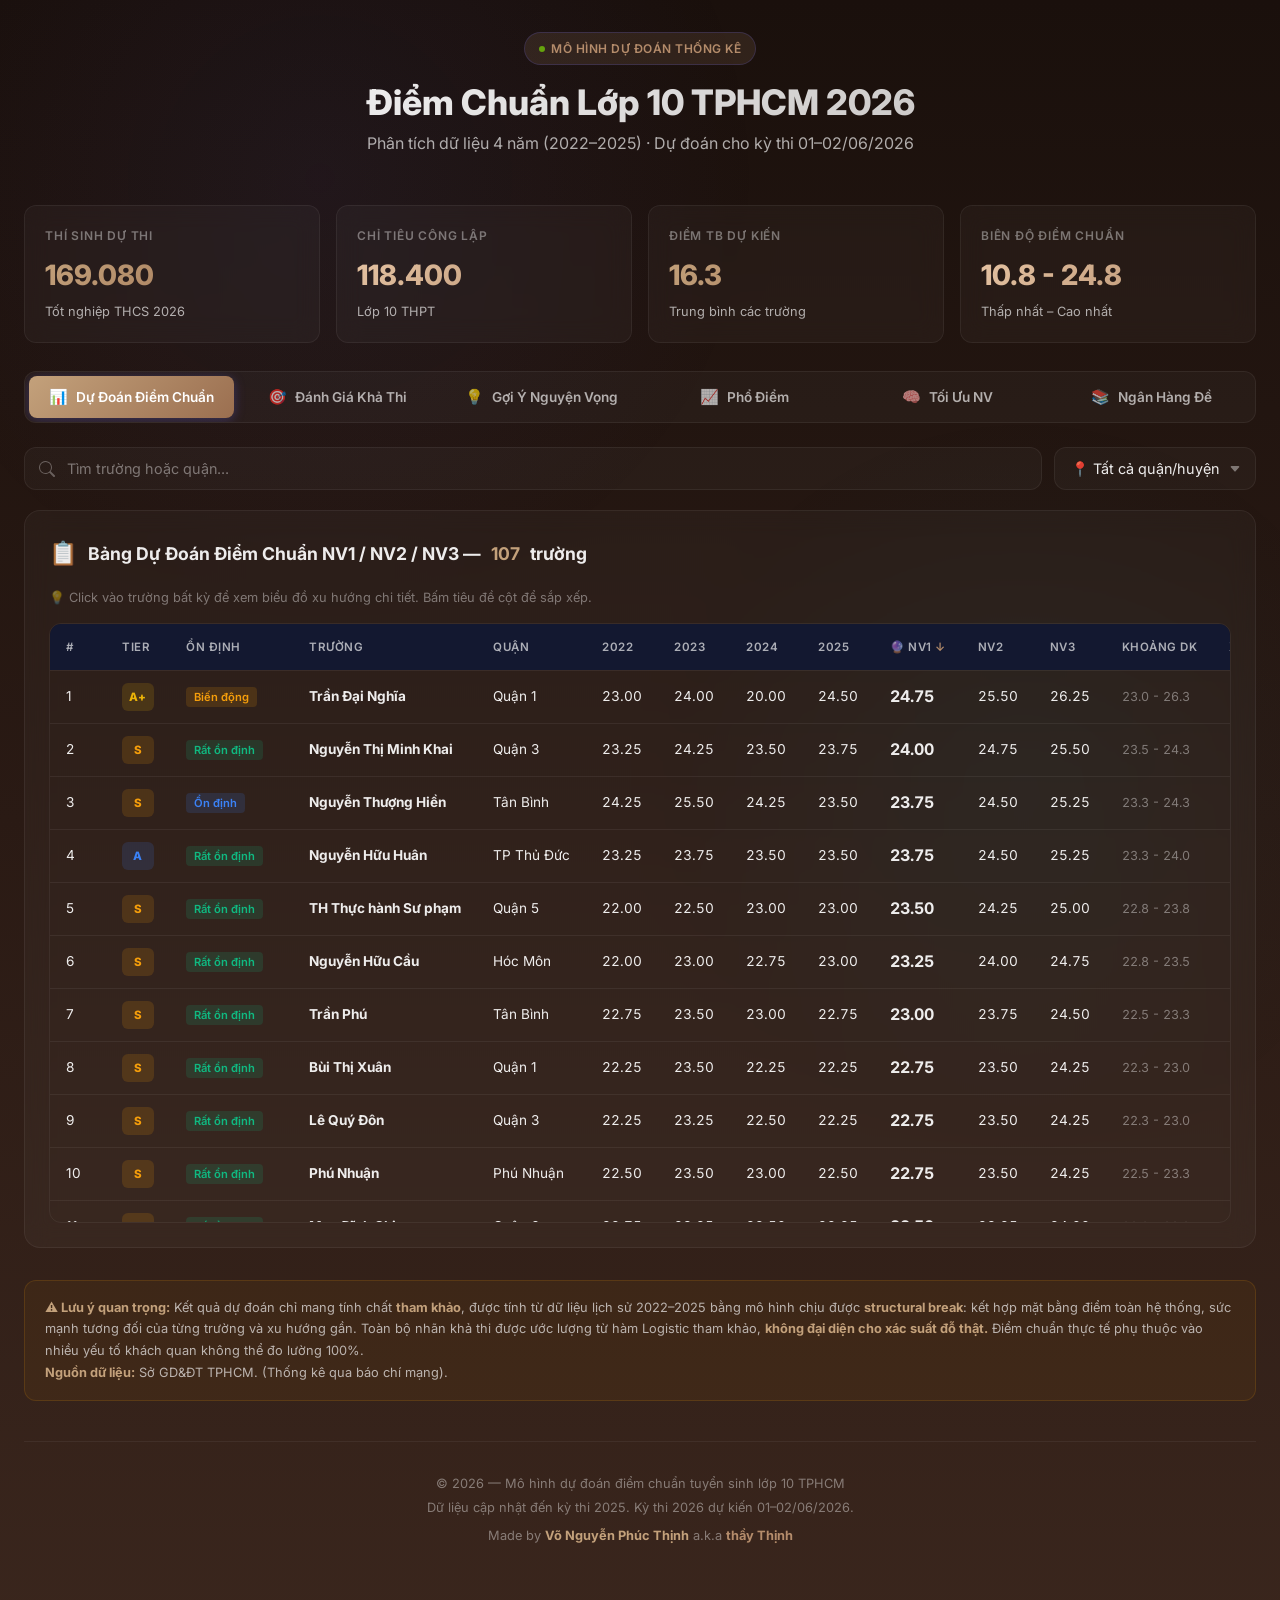
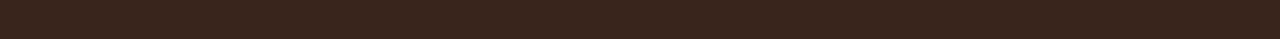
==== index.html @ 570a9909 "Add NV2 and NV3 school predictions" ====
<!DOCTYPE html>
<html lang="vi">
<head>
    <meta charset="UTF-8">
    <meta name="viewport" content="width=device-width, initial-scale=1.0">
    <meta name="description" content="Mô hình dự đoán điểm chuẩn tuyển sinh lớp 10 TPHCM 2026 - Phân tích xu hướng, đánh giá khả thi nguyện vọng, gợi ý trường phù hợp">
    <title>Dự Đoán Điểm Chuẩn Lớp 10 TPHCM 2026</title>

    <link rel="stylesheet" href="css/style.css">
    <script src="js/vendor/chart.umd.min.js"></script>
</head>
<body>

<div class="app-container">

    <!-- =================== HEADER =================== -->
    <header class="app-header">
        <div class="header-badge">
            <span class="dot"></span>
            Mô hình Dự đoán Thống kê
        </div>
        <h1 class="app-title">Điểm Chuẩn Lớp 10 TPHCM 2026</h1>
        <p class="app-subtitle">Phân tích dữ liệu 4 năm (2022–2025) · Dự đoán cho kỳ thi 01–02/06/2026</p>
    </header>

    <!-- =================== STATS =================== -->
    <div class="stats-row">
        <div class="stat-card">
            <div class="stat-label">Thí sinh dự thi</div>
            <div class="stat-value" id="statCandidates">—</div>
            <div class="stat-detail">Tốt nghiệp THCS 2026</div>
        </div>
        <div class="stat-card">
            <div class="stat-label">Chỉ tiêu công lập</div>
            <div class="stat-value accent" id="statQuota">—</div>
            <div class="stat-detail">Lớp 10 THPT</div>
        </div>
        <div class="stat-card">
            <div class="stat-label">Điểm TB dự kiến</div>
            <div class="stat-value" id="statAvgPred">—</div>
            <div class="stat-detail">Trung bình các trường</div>
        </div>
        <div class="stat-card">
            <div class="stat-label">Biên độ điểm chuẩn</div>
            <div class="stat-value accent" id="statRange">—</div>
            <div class="stat-detail">Thấp nhất – Cao nhất</div>
        </div>
    </div>

    <!-- =================== TAB NAV =================== -->
    <nav class="tab-nav">
        <button class="tab-btn active" data-tab="predict">
            <span class="tab-icon">📊</span>
            <span class="tab-text">Dự Đoán Điểm Chuẩn</span>
        </button>
        <button class="tab-btn" data-tab="feasibility">
            <span class="tab-icon">🎯</span>
            <span class="tab-text">Đánh Giá Khả Thi</span>
        </button>
        <button class="tab-btn" data-tab="recommend">
            <span class="tab-icon">💡</span>
            <span class="tab-text">Gợi Ý Nguyện Vọng</span>
        </button>
        <button class="tab-btn" data-tab="distribution">
            <span class="tab-icon">📈</span>
            <span class="tab-text">Phổ Điểm</span>
        </button>
        <button class="tab-btn" data-tab="optimize">
            <span class="tab-icon">🧠</span>
            <span class="tab-text">Tối Ưu NV</span>
        </button>
        <button class="tab-btn" data-tab="exams">
            <span class="tab-icon">📚</span>
            <span class="tab-text">Ngân Hàng Đề</span>
        </button>
    </nav>

    <!-- =======================================================================
         TAB 1: DỰ ĐOÁN ĐIỂM CHUẨN
    ======================================================================= -->
    <div class="tab-content active" id="tab-predict">

        <!-- Search & Filter -->
        <div class="search-bar">
            <input type="text" id="searchInput" class="search-input" placeholder="Tìm trường hoặc quận...">
            <select id="districtFilter" class="filter-select">
                <option value="all">📍 Tất cả quận/huyện</option>
                <option value="Quận 1">Quận 1</option>
                <option value="Quận 3">Quận 3</option>
                <option value="Quận 4">Quận 4</option>
                <option value="Quận 5">Quận 5</option>
                <option value="Quận 6">Quận 6</option>
                <option value="Quận 7">Quận 7</option>
                <option value="Quận 8">Quận 8</option>
                <option value="Quận 10">Quận 10</option>
                <option value="Quận 11">Quận 11</option>
                <option value="Quận 12">Quận 12</option>
                <option value="Bình Thạnh">Bình Thạnh</option>
                <option value="Gò Vấp">Gò Vấp</option>
                <option value="Phú Nhuận">Phú Nhuận</option>
                <option value="Tân Bình">Tân Bình</option>
                <option value="Tân Phú">Tân Phú</option>
                <option value="Bình Tân">Bình Tân</option>
                <option value="TP Thủ Đức">TP Thủ Đức</option>
                <option value="Bình Chánh">Bình Chánh</option>
                <option value="Hóc Môn">Hóc Môn</option>
                <option value="Củ Chi">Củ Chi</option>
                <option value="Nhà Bè">Nhà Bè</option>
                <option value="Cần Giờ">Cần Giờ</option>
            </select>
        </div>

        <div class="card">
            <div class="card-title">
                <span class="icon">📋</span>
                Bảng Dự Đoán Điểm Chuẩn NV1 / NV2 / NV3 — <span id="schoolCount" style="color:var(--accent)">0</span> trường
            </div>
            <div style="font-size:0.8rem;color:var(--text-muted);margin-bottom:14px">
                💡 Click vào trường bất kỳ để xem biểu đồ xu hướng chi tiết. Bấm tiêu đề cột để sắp xếp.
            </div>

            <div class="table-wrapper" style="max-height:600px;overflow-y:auto">
                <table class="data-table" id="predictionTable">
                    <thead>
                        <tr>
                            <th data-sort="index">#</th>
                            <th data-sort="tier">Tier</th>
                            <th data-sort="stability">Ổn định</th>
                            <th data-sort="name">Trường</th>
                            <th data-sort="district">Quận</th>
                            <th data-sort="2022">2022</th>
                            <th data-sort="2023">2023</th>
                            <th data-sort="2024">2024</th>
                            <th data-sort="2025">2025</th>
                            <th data-sort="nv1" class="sorted-desc">🔮 NV1</th>
                            <th data-sort="nv2">NV2</th>
                            <th data-sort="nv3">NV3</th>
                            <th>Khoảng DK</th>
                            <th data-sort="trend">Xu hướng</th>
                            <th data-sort="confidence">Tin cậy</th>
                        </tr>
                    </thead>
                    <tbody id="predictionTableBody"></tbody>
                </table>
            </div>
        </div>

        <!-- School Detail -->
        <div class="school-detail" id="schoolDetail">
            <div class="card">
                <div class="detail-header">
                    <div>
                        <h3 id="detailSchoolName">—</h3>
                        <div style="display:flex;gap:12px;margin-top:6px;color:var(--text-secondary);font-size:0.85rem">
                            <span>📍 <span id="detailDistrict">—</span></span>
                            <span>🏷 <span id="detailTier">—</span></span>
                        </div>
                    </div>
                    <button class="detail-close" onclick="App.closeSchoolDetail()">✕</button>
                </div>

                <div class="grid-2">
                    <div>
                        <div class="chart-container">
                            <canvas id="detailChart"></canvas>
                        </div>
                    </div>
                    <div>
                        <div class="stats-row" style="grid-template-columns:1fr 1fr;margin:0">
                            <div class="stat-card">
                                <div class="stat-label">Dự đoán 2026</div>
                                <div class="stat-value" id="detailPredicted">—</div>
                            </div>
                            <div class="stat-card">
                                <div class="stat-label">Khoảng dự kiến</div>
                                <div class="stat-value accent" id="detailRange" style="font-size:1.2rem">—</div>
                            </div>
                            <div class="stat-card" style="grid-column:span 2">
                                <div class="stat-label">Độ tin cậy</div>
                                <div class="stat-value" id="detailConfidence">—</div>
                            </div>
                        </div>
                        <div class="stats-row" id="detailNvThresholds" style="grid-template-columns:1fr 1fr 1fr;margin-top:12px"></div>
                    </div>
                </div>
            </div>
        </div>

    </div>

    <!-- =======================================================================
         TAB 2: ĐÁNH GIÁ KHẢ THI
    ======================================================================= -->
    <div class="tab-content" id="tab-feasibility">
        <div class="card">
            <div class="card-title"><span class="icon">🎯</span> Đánh Giá Khả Thi Nguyện Vọng</div>
            <p style="color:var(--text-secondary);font-size:0.88rem;margin-bottom:20px">
                Nhập điểm thi 3 môn (hoặc điểm dự kiến) và chọn 3 nguyện vọng. Hệ thống sẽ phân tích xác suất trúng tuyển dựa trên mô hình dự đoán.
            </p>

            <!-- Score inputs -->
            <div class="form-grid">
                <div class="form-group">
                    <label class="form-label"><strong>Điểm Toán</strong></label>
                    <input type="number" id="scoreMath" class="form-input" placeholder="0 - 10" min="0" max="10" step="0.25">
                </div>
                <div class="form-group">
                    <label class="form-label"><strong>Điểm Ngữ Văn</strong></label>
                    <input type="number" id="scoreLit" class="form-input" placeholder="0 - 10" min="0" max="10" step="0.25">
                </div>
                <div class="form-group">
                    <label class="form-label"><strong>Điểm Ngoại Ngữ</strong></label>
                    <input type="number" id="scoreEng" class="form-input" placeholder="0 - 10" min="0" max="10" step="0.25">
                </div>
            </div>

            <div style="text-align:center;margin:12px 0 20px">
                <span style="font-size:0.85rem;color:var(--text-muted)">Tổng điểm: </span>
                <span id="totalScore" style="font-size:1.4rem;font-weight:800;color:var(--accent)">0.00</span>
            </div>

            <!-- NV selections -->
            <div class="form-grid" style="grid-template-columns: repeat(auto-fit, minmax(280px, 1fr))">
                <div class="form-group">
                    <label class="form-label"><strong>Nguyện Vọng 1</strong> (Vươn Cao)</label>
                    <select id="nv1Select" class="school-select"></select>
                </div>
                <div class="form-group">
                    <label class="form-label"><strong>Nguyện Vọng 2</strong> (Vừa Sức)</label>
                    <select id="nv2Select" class="school-select"></select>
                </div>
                <div class="form-group">
                    <label class="form-label"><strong>Nguyện Vọng 3</strong> (An Toàn)</label>
                    <select id="nv3Select" class="school-select"></select>
                </div>
            </div>

            <div style="text-align:center;margin-top:20px">
                <button class="btn btn-primary" id="evaluateBtn">
                    🔍 Phân tích khả thi
                </button>
            </div>
        </div>

        <!-- Results -->
        <div id="feasibilityResults"></div>
    </div>

    <!-- =======================================================================
         TAB 3: GỢI Ý NGUYỆN VỌNG
    ======================================================================= -->
    <div class="tab-content" id="tab-recommend">
        <div class="card">
            <div class="card-title"><span class="icon">💡</span> Gợi Ý Nguyện Vọng Theo Quận/Huyện</div>
            <p style="color:var(--text-secondary);font-size:0.88rem;margin-bottom:20px">
                Nhập điểm thi (hoặc dự kiến) và chọn quận bạn muốn. Hệ thống sẽ gợi ý các trường khả thi nhất dựa trên điểm chuẩn dự đoán, sắp xếp theo mức phù hợp.
            </p>

            <div class="form-grid" style="grid-template-columns: repeat(auto-fit, minmax(220px, 1fr))">
                <div class="form-group">
                    <label class="form-label">📐 Điểm Toán</label>
                    <input type="number" id="recScoreMath" class="form-input" placeholder="0 - 10" min="0" max="10" step="0.25">
                </div>
                <div class="form-group">
                    <label class="form-label">📝 Điểm Ngữ Văn</label>
                    <input type="number" id="recScoreLit" class="form-input" placeholder="0 - 10" min="0" max="10" step="0.25">
                </div>
                <div class="form-group">
                    <label class="form-label">🌐 Điểm Ngoại Ngữ</label>
                    <input type="number" id="recScoreEng" class="form-input" placeholder="0 - 10" min="0" max="10" step="0.25">
                </div>
                <div class="form-group">
                    <label class="form-label">📍 Quận/Huyện</label>
                    <select id="recDistrictSelect" class="school-select"></select>
                </div>
            </div>

            <div style="text-align:center;margin:12px 0 0">
                <span style="font-size:0.85rem;color:var(--text-muted)">Tổng điểm: </span>
                <span id="recTotalScore" style="font-size:1.4rem;font-weight:800;color:var(--accent)">0.00</span>
            </div>

            <div style="text-align:center;margin-top:16px">
                <button class="btn btn-primary" id="recommendBtn">
                    💡 Gợi ý trường phù hợp
                </button>
            </div>
        </div>

        <!-- Results -->
        <div id="recommendResults"></div>
    </div>

    <!-- =======================================================================
         TAB 4: PHỔ ĐIỂM
    ======================================================================= -->
    <div class="tab-content" id="tab-distribution">
        <div class="card">
            <div class="card-title"><span class="icon">📈</span> Phân Tích Phổ Điểm Qua Các Năm</div>
            <p style="color:var(--text-secondary);font-size:0.88rem;margin-bottom:4px">
                So sánh điểm trung bình từng môn thi qua 4 năm (2022–2025) và dự đoán 2026. Phổ điểm được mô phỏng theo phân bố chuẩn.
            </p>
        </div>

        <!-- Insight Cards -->
        <div class="stats-row" id="distInsightCards"></div>

        <!-- Main: Grouped Bar Chart -->
        <div class="card">
            <div class="card-title"><span class="icon">📊</span> Điểm Trung Bình Các Môn Qua Các Năm</div>
            <div class="chart-container large">
                <canvas id="distMeanChart"></canvas>
            </div>
        </div>

        <!-- Subject comparison: 2025 vs 2026 only -->
        <div class="card" style="margin-top:16px">
            <div class="card-title"><span class="icon">🔮</span> So Sánh Phổ Điểm: 2025 vs 2026 (Dự đoán)</div>
            <p style="color:var(--text-secondary);font-size:0.85rem;margin-bottom:16px">
                Chỉ so sánh 2 năm gần nhất để dễ nhận biết sự thay đổi. Đường nét đứt = dự đoán 2026.
            </p>
        </div>
        <div class="grid-2">
            <div class="card">
                <div class="card-title"><span class="icon">📐</span> Toán</div>
                <div class="chart-container">
                    <canvas id="distChartMath"></canvas>
                </div>
            </div>
            <div class="card">
                <div class="card-title"><span class="icon">📝</span> Ngữ Văn</div>
                <div class="chart-container">
                    <canvas id="distChartLit"></canvas>
                </div>
            </div>
            <div class="card">
                <div class="card-title"><span class="icon">🌐</span> Ngoại Ngữ</div>
                <div class="chart-container">
                    <canvas id="distChartEng"></canvas>
                </div>
            </div>
            <div class="card">
                <div class="card-title"><span class="icon">📊</span> Tổng 3 Môn</div>
                <div class="chart-container">
                    <canvas id="distChartTotal"></canvas>
                </div>
            </div>
        </div>

        <!-- Stats Table -->
        <div class="card" style="margin-top:16px">
            <div class="card-title"><span class="icon">📋</span> Thống Kê Tham Số Phân Bố</div>
            <div class="table-wrapper">
                <table class="data-table" id="distParamsTable">
                    <thead>
                        <tr>
                            <th>Năm</th>
                            <th>Toán (TB)</th>
                            <th>Toán (σ)</th>
                            <th>Văn (TB)</th>
                            <th>Văn (σ)</th>
                            <th>Anh (TB)</th>
                            <th>Anh (σ)</th>
                            <th>Tổng (TB)</th>
                            <th>Tổng (σ)</th>
                        </tr>
                    </thead>
                    <tbody id="distParamsBody"></tbody>
                </table>
            </div>
        </div>
    </div>

    <!-- =======================================================================
         TAB 5: TỐI ƯU NGUYỆN VỌNG
    ======================================================================= -->
    <div class="tab-content" id="tab-optimize">
        <div class="card">
            <div class="card-title"><span class="icon">🧠</span> Tối Ưu Nguyện Vọng Theo Năng Lực Thực Tế</div>
            <p style="color:var(--text-secondary);font-size:0.88rem;margin-bottom:8px">
                Nhập điểm thi cuối kì 2 và điểm trung bình cuối năm (TBCN) lớp 9 để hệ thống ước lượng điểm thi vào 10 và gợi ý <strong>3 nguyện vọng tối ưu</strong>: NV1 (vươn cao), NV2 (vừa sức), NV3 (an toàn).
            </p>
        </div>

        <div class="card">
            <div class="card-title"><span class="icon">📝</span> Điểm Thi Cuối Kì 2 (HK2)</div>
            <div class="form-grid" style="margin-bottom:16px">
                <div class="form-group">
                    <label class="form-label"><strong>Điểm Toán</strong> (HK2)</label>
                    <input type="number" id="opt-hk2-math" class="form-input" min="0" max="10" step="0.25" placeholder="0 - 10">
                </div>
                <div class="form-group">
                    <label class="form-label"><strong>Điểm Ngữ Văn</strong> (HK2)</label>
                    <input type="number" id="opt-hk2-lit" class="form-input" min="0" max="10" step="0.25" placeholder="0 - 10">
                </div>
                <div class="form-group">
                    <label class="form-label"><strong>Điểm Ngoại Ngữ</strong> (HK2)</label>
                    <input type="number" id="opt-hk2-eng" class="form-input" min="0" max="10" step="0.25" placeholder="0 - 10">
                </div>
            </div>

            <div class="card-title"><span class="icon">📊</span> Điểm Trung Bình Cuối Năm (TBCN)</div>
            <div class="form-grid" style="margin-bottom:16px">
                <div class="form-group">
                    <label class="form-label"><strong>Điểm Toán</strong> (TBCN)</label>
                    <input type="number" id="opt-tb-math" class="form-input" min="0" max="10" step="0.1" placeholder="0 - 10">
                </div>
                <div class="form-group">
                    <label class="form-label"><strong>Điểm Ngữ Văn</strong> (TBCN)</label>
                    <input type="number" id="opt-tb-lit" class="form-input" min="0" max="10" step="0.1" placeholder="0 - 10">
                </div>
                <div class="form-group">
                    <label class="form-label"><strong>Điểm Ngoại Ngữ</strong> (TBCN)</label>
                    <input type="number" id="opt-tb-eng" class="form-input" min="0" max="10" step="0.1" placeholder="0 - 10">
                </div>
            </div>

            <div style="text-align:center;margin:12px 0 20px">
                <span style="font-size:0.85rem;color:var(--text-muted)">Tổng điểm ước tính: </span>
                <span id="optEstScore" style="font-size:1.4rem;font-weight:800;color:var(--accent)">0.00</span>
                <div id="optEstScoreDetail" style="font-size:0.85rem;color:var(--text-muted);margin-top:4px;display:none;"></div>
            </div>

            <div style="text-align:center;margin-top:20px">
                <button class="btn btn-primary" id="btnOptimize">
                    🧠 Gợi ý nguyện vọng tối ưu
                </button>
            </div>
        </div>

        <div id="optimizeResults"></div>
    </div>

    <!-- =======================================================================
         TAB 6: NGÂN HÀNG ĐỀ THI (NEW)
    ======================================================================= -->
    <div class="tab-content" id="tab-exams">
        <div class="card">
            <div class="card-title"><span class="icon">📚</span> Ngân Hàng Đề Thi Live Feed <span style="background:var(--success);color:#fff;font-size:0.65rem;padding:2px 8px;border-radius:50px;margin-left:8px;vertical-align:middle;text-transform:uppercase;letter-spacing:0.5px">Realtime</span></div>
            <p style="color:var(--text-secondary);font-size:0.88rem;margin-bottom:20px">
                Hệ thống tự động cập nhật đề thi mới nhất từ các nguồn uy tín. Ưu tiên giữ cân bằng giữa Toán, Ngữ Văn và Tiếng Anh; tài nguyên sẽ được mở theo dạng PDF hoặc nguồn gốc phù hợp.
            </p>
            
            <div class="subject-filters">
                <button class="btn btn-secondary active" data-subject="all" onclick="App.filterExams('all', this)">📑 Tất cả</button>
                <button class="btn btn-secondary" data-subject="math" onclick="App.filterExams('math', this)">📐 Toán</button>
                <button class="btn btn-secondary" data-subject="lit" onclick="App.filterExams('lit', this)">📝 Ngữ Văn</button>
                <button class="btn btn-secondary" data-subject="eng" onclick="App.filterExams('eng', this)">🌐 Tiếng Anh</button>
            </div>
        </div>

        <div id="examsGridContainer" class="exams-grid"></div>

        <!-- Exam Viewer Modal -->
        <div class="exam-viewer-modal" id="examViewerModal">
            <div class="exam-viewer-content">
                <div class="exam-viewer-header">
                    <div>
                        <h3 id="viewerTitle">Đang Tải Đề...</h3>
                        <p id="viewerSubtitle" style="font-size:0.8rem;color:var(--text-secondary)"></p>
                    </div>
                    <div class="exam-viewer-actions">
                        <a id="viewerDownloadBtn" class="btn btn-primary btn-download-pdf" href="#" download target="_blank" rel="noopener">
                            <span class="icon">⬇️</span> Tải PDF
                        </a>
                        <button class="btn-close-viewer" onclick="App.closeExamViewer()">✕ Đóng</button>
                    </div>
                </div>
                <div class="exam-viewer-body">
                    <div class="exam-viewer-pdf">
                        <iframe id="pdfIframe" src="" frameborder="0"></iframe>
                    </div>
                    <div class="exam-viewer-ai">
                        <div class="ai-sidebar-inner">
                            <span class="icon" style="font-size:2.5rem;margin-bottom:12px;display:block">🤖</span>
                            <h4>Trợ Lý Đào Tạo AI <span style="background:#6366f1;color:#fff;font-size:0.6rem;padding:2px 6px;border-radius:4px;vertical-align:middle;margin-left:4px">Kế hoạch</span></h4>
                            <p style="font-size:0.85rem;color:var(--text-muted);margin-top:10px;">
                                Tính năng tự động chấm Văn, giải Toán (Generative AI) sẽ được ra mắt sau khi đủ bộ dữ liệu luyện thi.
                            </p>
                            <button class="btn btn-primary" style="margin-top:20px; width:100%; opacity:0.5; cursor:not-allowed">
                                Tham gia Đợi (Waitlist)
                            </button>
                        </div>
                    </div>
                </div>
            </div>
        </div>
    </div>

    <div class="disclaimer">
        <strong>⚠️ Lưu ý quan trọng:</strong> Kết quả dự đoán chỉ mang tính chất <strong>tham khảo</strong>, được tính từ dữ liệu lịch sử 2022–2025 bằng mô hình chịu được <strong>structural break</strong>: kết hợp mặt bằng điểm toàn hệ thống, sức mạnh tương đối của từng trường và xu hướng gần. Toàn bộ nhãn khả thi được ước lượng từ hàm Logistic tham khảo, <strong>không đại diện cho xác suất đỗ thật.</strong>
        Điểm chuẩn thực tế phụ thuộc vào nhiều yếu tố khách quan không thể đo lường 100%.
        <br><strong>Nguồn dữ liệu:</strong> Sở GD&ĐT TPHCM. (Thống kê qua báo chí mạng).
    </div>

    <!-- =================== FOOTER =================== -->
    <footer class="app-footer">
        <p>© 2026 — Mô hình dự đoán điểm chuẩn tuyển sinh lớp 10 TPHCM</p>
        <p style="margin-top:4px">Dữ liệu cập nhật đến kỳ thi 2025. Kỳ thi 2026 dự kiến 01–02/06/2026.</p>
        <p style="margin-top:8px">Made by <strong style="color:var(--accent)">Võ Nguyễn Phúc Thịnh</strong> a.k.a <strong style="color:var(--primary)">thầy Thịnh</strong></p>
    </footer>

</div>

<!-- Scripts -->
<script src="js/data.js?v=2026.04.21"></script>
<script src="js/exams_data.js?v=2026.04.21"></script>
<script src="js/model.js?v=2026.04.21"></script>
<script src="js/charts.js?v=2026.04.21"></script>
<script src="js/backtest.js?v=2026.04.21"></script>
<script src="js/app.js?v=2026.04.21"></script>
<script src="js/tabs/distribution.js?v=2026.04.21"></script>
<script src="js/tabs/optimize.js?v=2026.04.21"></script>
<script src="js/tabs/exams.js?v=2026.04.21"></script>

</body>
</html>
---- css/style.css ----
@import url('https://fonts.googleapis.com/css2?family=Inter:wght@300;400;500;600;700;800;900&display=swap');

/* ==============================
   CSS CUSTOM PROPERTIES
============================== */
:root {
    /* Earth/Coffee Palette */
    --bg-primary: #1a100c;
    --bg-secondary: #2d1c15;
    --bg-card: rgba(45, 28, 21, 0.8);
    --bg-glass: rgba(255, 255, 255, 0.03);
    --bg-glass-hover: rgba(255, 255, 255, 0.07);
    --border: rgba(255, 255, 255, 0.06);
    --border-active: rgba(195, 161, 123, 0.4);

    --text-primary: rgba(255, 255, 255, 0.92);
    --text-secondary: rgba(255, 255, 255, 0.65);
    --text-muted: rgba(255, 255, 255, 0.4);

    --primary: #b48c6b;
    --primary-light: rgba(180, 140, 107, 0.15);
    --secondary: #9b6f50;
    --accent: #c3a17b;
    --success: #65a30d;
    /* Olive green */
    --danger: #dc2626;
    /* Deep red */
    --warning: #d97706;
    /* Amber */

    --gradient-primary: linear-gradient(135deg, #c3a17b, #9b6f50);
    --gradient-accent: linear-gradient(135deg, #e5c3a3, #b48c6b);
    --gradient-bg: linear-gradient(180deg, #1a100c 0%, #2a1a14 50%, #3a261d 100%);

    --radius-sm: 8px;
    --radius: 12px;
    --radius-lg: 16px;
    --radius-xl: 20px;

    --shadow: 0 4px 24px rgba(0, 0, 0, 0.4);
    --shadow-lg: 0 8px 40px rgba(0, 0, 0, 0.5);
    --shadow-glow: 0 0 30px rgba(195, 161, 123, 0.15);

    --transition: all 0.3s cubic-bezier(0.4, 0, 0.2, 1);
    --transition-fast: all 0.15s ease;
}

/* ==============================
   RESET & BASE
============================== */
*,
*::before,
*::after {
    box-sizing: border-box;
    margin: 0;
    padding: 0;
}

html {
    scroll-behavior: smooth;
    -webkit-font-smoothing: antialiased;
}

body {
    font-family: 'Inter', -apple-system, BlinkMacSystemFont, sans-serif;
    background: var(--gradient-bg);
    color: var(--text-primary);
    min-height: 100vh;
    overflow-x: hidden;
    line-height: 1.6;
}

/* Background decoration */
body::before {
    content: '';
    position: fixed;
    top: -30%;
    left: -10%;
    width: 70vw;
    height: 70vw;
    background: radial-gradient(circle, rgba(99, 102, 241, 0.06) 0%, transparent 70%);
    pointer-events: none;
    z-index: 0;
}

body::after {
    content: '';
    position: fixed;
    bottom: -30%;
    right: -10%;
    width: 60vw;
    height: 60vw;
    background: radial-gradient(circle, rgba(6, 182, 212, 0.04) 0%, transparent 70%);
    pointer-events: none;
    z-index: 0;
}

/* ==============================
   SCROLLBAR
============================== */
::-webkit-scrollbar {
    width: 6px;
    height: 6px;
}

::-webkit-scrollbar-track {
    background: transparent;
}

::-webkit-scrollbar-thumb {
    background: rgba(255, 255, 255, 0.1);
    border-radius: 3px;
}

::-webkit-scrollbar-thumb:hover {
    background: rgba(255, 255, 255, 0.2);
}

/* ==============================
   LAYOUT
============================== */
.app-container {
    position: relative;
    z-index: 1;
    max-width: 1400px;
    margin: 0 auto;
    padding: 0 24px 60px;
}

/* ==============================
   HEADER
============================== */
.app-header {
    padding: 32px 0 24px;
    text-align: center;
    position: relative;
}

.header-badge {
    display: inline-flex;
    align-items: center;
    gap: 6px;
    padding: 6px 14px;
    background: var(--primary-light);
    border: 1px solid rgba(99, 102, 241, 0.2);
    border-radius: 50px;
    font-size: 0.75rem;
    font-weight: 600;
    color: var(--primary);
    letter-spacing: 0.5px;
    text-transform: uppercase;
    margin-bottom: 16px;
}

.header-badge .dot {
    width: 6px;
    height: 6px;
    border-radius: 50%;
    background: var(--success);
    animation: pulse-dot 2s infinite;
}

@keyframes pulse-dot {

    0%,
    100% {
        opacity: 1;
    }

    50% {
        opacity: 0.3;
    }
}

.app-title {
    font-size: 2.2rem;
    font-weight: 800;
    background: linear-gradient(135deg, #fff 0%, rgba(255, 255, 255, 0.7) 100%);
    -webkit-background-clip: text;
    -webkit-text-fill-color: transparent;
    background-clip: text;
    line-height: 1.2;
    margin-bottom: 8px;
}

.app-subtitle {
    font-size: 1rem;
    color: var(--text-secondary);
    font-weight: 400;
}

/* ==============================
   STATS ROW
============================== */
.stats-row {
    display: grid;
    grid-template-columns: repeat(auto-fit, minmax(200px, 1fr));
    gap: 16px;
    margin: 24px 0 28px;
}

.stat-card {
    background: var(--bg-glass);
    border: 1px solid var(--border);
    border-radius: var(--radius);
    padding: 20px;
    backdrop-filter: blur(12px);
    transition: var(--transition);
}

.stat-card:hover {
    background: var(--bg-glass-hover);
    border-color: var(--border-active);
    transform: translateY(-2px);
    box-shadow: var(--shadow-glow);
}

.stat-label {
    font-size: 0.75rem;
    color: var(--text-muted);
    text-transform: uppercase;
    letter-spacing: 0.8px;
    font-weight: 600;
    margin-bottom: 8px;
}

.stat-value {
    font-size: 1.75rem;
    font-weight: 800;
    background: var(--gradient-primary);
    -webkit-background-clip: text;
    -webkit-text-fill-color: transparent;
    background-clip: text;
}

.stat-value.accent {
    background: var(--gradient-accent);
    -webkit-background-clip: text;
    background-clip: text;
}

.stat-detail {
    font-size: 0.8rem;
    color: var(--text-secondary);
    margin-top: 4px;
}

/* ==============================
   TAB NAVIGATION
============================== */
.tab-nav {
    display: flex;
    gap: 4px;
    background: var(--bg-glass);
    border: 1px solid var(--border);
    border-radius: var(--radius);
    padding: 4px;
    margin-bottom: 24px;
    overflow-x: auto;
}

.tab-btn {
    flex: 1;
    min-width: fit-content;
    background: transparent;
    border: none;
    color: var(--text-secondary);
    padding: 12px 20px;
    font-family: inherit;
    font-size: 0.85rem;
    font-weight: 600;
    border-radius: var(--radius-sm);
    cursor: pointer;
    transition: var(--transition);
    white-space: nowrap;
    display: flex;
    align-items: center;
    justify-content: center;
    gap: 8px;
}

.tab-btn:hover {
    color: var(--text-primary);
    background: rgba(255, 255, 255, 0.04);
}

.tab-btn.active {
    background: var(--gradient-primary);
    color: #fff;
    box-shadow: 0 2px 12px rgba(99, 102, 241, 0.3);
}

.tab-btn .tab-icon {
    font-size: 1.1em;
}

.tab-content {
    display: none;
    animation: fadeIn 0.4s ease;
}

.tab-content.active {
    display: block;
}

@keyframes fadeIn {
    from {
        opacity: 0;
        transform: translateY(10px);
    }

    to {
        opacity: 1;
        transform: translateY(0);
    }
}

/* ==============================
   CARDS & PANELS
============================== */
.card {
    background: var(--bg-glass);
    border: 1px solid var(--border);
    border-radius: var(--radius-lg);
    padding: 24px;
    backdrop-filter: blur(12px);
    margin-bottom: 20px;
    transition: var(--transition);
}

.card:hover {
    border-color: rgba(255, 255, 255, 0.08);
}

.card-title {
    font-size: 1.1rem;
    font-weight: 700;
    color: var(--text-primary);
    margin-bottom: 16px;
    display: flex;
    align-items: center;
    gap: 10px;
}

.card-title .icon {
    font-size: 1.3em;
}

/* ==============================
   SEARCH & FILTERS
============================== */
.search-bar {
    display: flex;
    gap: 12px;
    margin-bottom: 20px;
    flex-wrap: wrap;
}

.search-input {
    flex: 1;
    min-width: 240px;
    background: var(--bg-glass);
    border: 1px solid var(--border);
    border-radius: var(--radius);
    padding: 12px 16px 12px 42px;
    color: var(--text-primary);
    font-family: inherit;
    font-size: 0.9rem;
    transition: var(--transition);
    outline: none;
    background-image: url("data:image/svg+xml,%3Csvg xmlns='http://www.w3.org/2000/svg' width='16' height='16' fill='rgba(255,255,255,0.3)' viewBox='0 0 16 16'%3E%3Cpath d='M11.742 10.344a6.5 6.5 0 1 0-1.397 1.398h-.001c.03.04.062.078.098.115l3.85 3.85a1 1 0 0 0 1.415-1.414l-3.85-3.85a1.007 1.007 0 0 0-.115-.1zM12 6.5a5.5 5.5 0 1 1-11 0 5.5 5.5 0 0 1 11 0z'/%3E%3C/svg%3E");
    background-repeat: no-repeat;
    background-position: 14px center;
}

.search-input:focus {
    border-color: var(--primary);
    box-shadow: 0 0 0 3px rgba(99, 102, 241, 0.15);
}

.search-input::placeholder {
    color: var(--text-muted);
}

.filter-select {
    background: var(--bg-glass);
    border: 1px solid var(--border);
    border-radius: var(--radius);
    padding: 12px 16px;
    color: var(--text-primary);
    font-family: inherit;
    font-size: 0.9rem;
    cursor: pointer;
    outline: none;
    min-width: 180px;
    transition: var(--transition);
    appearance: none;
    background-image: url("data:image/svg+xml,%3Csvg xmlns='http://www.w3.org/2000/svg' width='12' height='12' fill='rgba(255,255,255,0.4)' viewBox='0 0 16 16'%3E%3Cpath d='M7.247 11.14 2.451 5.658C1.885 5.013 2.345 4 3.204 4h9.592a1 1 0 0 1 .753 1.659l-4.796 5.48a1 1 0 0 1-1.506 0z'/%3E%3C/svg%3E");
    background-repeat: no-repeat;
    background-position: calc(100% - 14px) center;
    padding-right: 36px;
}

.filter-select:focus {
    border-color: var(--primary);
}

.filter-select option {
    background: var(--bg-secondary);
    color: var(--text-primary);
}

/* ==============================
   DATA TABLE
============================== */
.table-wrapper {
    overflow-x: auto;
    border-radius: var(--radius);
    border: 1px solid var(--border);
}

.data-table {
    width: 100%;
    border-collapse: collapse;
    font-size: 0.85rem;
}

.data-table thead {
    position: sticky;
    top: 0;
    z-index: 2;
}

.data-table th {
    background: #131830;
    color: var(--text-secondary);
    font-weight: 600;
    text-transform: uppercase;
    letter-spacing: 0.5px;
    font-size: 0.72rem;
    padding: 14px 16px;
    text-align: left;
    border-bottom: 1px solid var(--border);
    cursor: pointer;
    transition: var(--transition-fast);
    white-space: nowrap;
    user-select: none;
}

.data-table th:hover {
    background: rgba(99, 102, 241, 0.15);
    color: var(--text-primary);
}

.data-table th.sorted-asc::after {
    content: ' ↑';
    color: var(--primary);
}

.data-table th.sorted-desc::after {
    content: ' ↓';
    color: var(--primary);
}

.data-table td {
    padding: 12px 16px;
    border-bottom: 1px solid var(--border);
    color: var(--text-primary);
    transition: var(--transition-fast);
    white-space: nowrap;
}

.data-table tbody tr {
    transition: var(--transition-fast);
}

.data-table tbody tr:hover {
    background: rgba(99, 102, 241, 0.06);
}

.data-table tbody tr:last-child td {
    border-bottom: none;
}

/* ==============================
   BADGES & TAGS
============================== */
.tier-badge {
    display: inline-flex;
    align-items: center;
    justify-content: center;
    min-width: 32px;
    height: 28px;
    padding: 0 6px;
    border-radius: 6px;
    font-weight: 800;
    font-size: 0.72rem;
    letter-spacing: 0.3px;
    white-space: nowrap;
}

.tier-badge.tier-S {
    background: rgba(245, 158, 11, 0.15);
    color: #f59e0b;
}

.tier-badge.tier-A\+ {
    background: rgba(234, 179, 8, 0.15);
    color: #eab308;
}

.tier-badge.tier-A {
    background: rgba(59, 130, 246, 0.15);
    color: #3b82f6;
}

.tier-badge.tier-A- {
    background: rgba(6, 182, 212, 0.15);
    color: #06b6d4;
}

.tier-badge.tier-B\+ {
    background: rgba(139, 92, 246, 0.15);
    color: #8b5cf6;
}

.tier-badge.tier-B {
    background: rgba(167, 139, 250, 0.15);
    color: #a78bfa;
}

.tier-badge.tier-B- {
    background: rgba(107, 114, 128, 0.15);
    color: #9ca3af;
}

.tier-badge.tier-C {
    background: rgba(113, 113, 122, 0.15);
    color: #a1a1aa;
}

/* Stability Tags */
.stability-tag {
    font-size: 0.7rem;
    font-weight: 600;
    padding: 3px 8px;
    border-radius: 4px;
    white-space: nowrap;
}

.stability-tag[data-stability="Rất ổn định"] {
    background: rgba(16, 185, 129, 0.15);
    color: #10b981;
}

.stability-tag[data-stability="Ổn định"] {
    background: rgba(59, 130, 246, 0.15);
    color: #3b82f6;
}

.stability-tag[data-stability="Biến động"] {
    background: rgba(245, 158, 11, 0.15);
    color: #f59e0b;
}

.stability-tag[data-stability="Rất biến động"] {
    background: rgba(239, 68, 68, 0.15);
    color: #ef4444;
}

.trend-up {
    color: var(--success);
}

.trend-down {
    color: var(--danger);
}

.trend-flat {
    color: var(--text-muted);
}

.status-badge {
    display: inline-flex;
    align-items: center;
    gap: 5px;
    padding: 4px 10px;
    border-radius: 50px;
    font-size: 0.75rem;
    font-weight: 600;
}

.status-badge.safe {
    background: rgba(16, 185, 129, 0.12);
    color: #34d399;
}

.status-badge.possible {
    background: rgba(245, 158, 11, 0.12);
    color: #fbbf24;
}

.status-badge.risky {
    background: rgba(245, 158, 11, 0.15);
    color: #f59e0b;
}

.status-badge.danger {
    background: rgba(239, 68, 68, 0.12);
    color: #f87171;
}

.match-bar {
    display: flex;
    align-items: center;
    gap: 8px;
}

.match-bar-fill {
    height: 6px;
    border-radius: 3px;
    transition: var(--transition);
    min-width: 4px;
}

.match-bar-fill.level-5 {
    background: var(--success);
    width: 100%;
}

.match-bar-fill.level-4 {
    background: #34d399;
    width: 80%;
}

.match-bar-fill.level-3 {
    background: var(--accent);
    width: 60%;
}

.match-bar-fill.level-2 {
    background: var(--warning);
    width: 40%;
}

.match-bar-fill.level-1 {
    background: var(--danger);
    width: 25%;
}

.match-bar-fill.level-0 {
    background: #6b7280;
    width: 10%;
}

/* ==============================
   FORM: FEASIBILITY CHECKER
============================== */
.form-grid {
    display: grid;
    grid-template-columns: repeat(auto-fit, minmax(280px, 1fr));
    gap: 16px;
    margin-bottom: 20px;
}

.form-group {
    display: flex;
    flex-direction: column;
    gap: 6px;
}

.form-label {
    font-size: 0.8rem;
    font-weight: 600;
    color: var(--text-secondary);
    text-transform: uppercase;
    letter-spacing: 0.5px;
}

.form-input {
    background: var(--bg-glass);
    border: 1px solid var(--border);
    border-radius: var(--radius-sm);
    padding: 12px 14px;
    color: var(--text-primary);
    font-family: inherit;
    font-size: 0.9rem;
    outline: none;
    transition: var(--transition);
}

.form-input:focus {
    border-color: var(--primary);
    box-shadow: 0 0 0 3px rgba(99, 102, 241, 0.15);
}

.form-input::placeholder {
    color: var(--text-muted);
}

.school-select {
    background: var(--bg-glass);
    border: 1px solid var(--border);
    border-radius: var(--radius-sm);
    padding: 12px 14px;
    color: var(--text-primary);
    font-family: inherit;
    font-size: 0.9rem;
    outline: none;
    transition: var(--transition);
    width: 100%;
    appearance: none;
    background-image: url("data:image/svg+xml,%3Csvg xmlns='http://www.w3.org/2000/svg' width='12' height='12' fill='rgba(255,255,255,0.4)' viewBox='0 0 16 16'%3E%3Cpath d='M7.247 11.14 2.451 5.658C1.885 5.013 2.345 4 3.204 4h9.592a1 1 0 0 1 .753 1.659l-4.796 5.48a1 1 0 0 1-1.506 0z'/%3E%3C/svg%3E");
    background-repeat: no-repeat;
    background-position: calc(100% - 14px) center;
    padding-right: 36px;
}

.school-select:focus {
    border-color: var(--primary);
    box-shadow: 0 0 0 3px rgba(99, 102, 241, 0.15);
}

.school-select option {
    background: var(--bg-secondary);
    color: var(--text-primary);
}

.btn {
    display: inline-flex;
    align-items: center;
    justify-content: center;
    gap: 8px;
    padding: 12px 24px;
    border: none;
    border-radius: var(--radius);
    font-family: inherit;
    font-size: 0.9rem;
    font-weight: 600;
    cursor: pointer;
    transition: var(--transition);
}

.btn-primary {
    background: var(--gradient-primary);
    color: #fff;
    box-shadow: 0 2px 12px rgba(99, 102, 241, 0.3);
}

.btn-primary:hover {
    transform: translateY(-1px);
    box-shadow: 0 4px 20px rgba(99, 102, 241, 0.4);
}

.btn-primary:active {
    transform: translateY(0);
}

.btn-secondary {
    background: var(--bg-glass);
    border: 1px solid var(--border);
    color: var(--text-primary);
}

.btn-secondary:hover {
    background: var(--bg-glass-hover);
    border-color: var(--border-active);
}

/* ==============================
   FEASIBILITY RESULTS
============================== */
.result-cards {
    display: grid;
    grid-template-columns: repeat(auto-fit, minmax(300px, 1fr));
    gap: 16px;
    margin-top: 20px;
}

.result-card {
    background: var(--bg-glass);
    border: 1px solid var(--border);
    border-radius: var(--radius-lg);
    padding: 24px;
    position: relative;
    overflow: hidden;
    transition: var(--transition);
}

.result-card::before {
    content: '';
    position: absolute;
    top: 0;
    left: 0;
    right: 0;
    height: 3px;
}

.result-card.safe::before {
    background: var(--success);
}

.result-card.possible::before {
    background: var(--accent);
}

.result-card.risky::before {
    background: var(--warning);
}

.result-card.danger::before {
    background: var(--danger);
}

.result-card:hover {
    transform: translateY(-2px);
    box-shadow: var(--shadow);
}

.nv-label {
    font-size: 0.72rem;
    font-weight: 700;
    text-transform: uppercase;
    letter-spacing: 1px;
    color: var(--text-muted);
    margin-bottom: 6px;
}

.nv-school-name {
    font-size: 1.05rem;
    font-weight: 700;
    color: var(--text-primary);
    margin-bottom: 12px;
}

.nv-stats {
    display: grid;
    grid-template-columns: 1fr 1fr;
    gap: 10px;
    margin: 14px 0;
}

.nv-stat-item {
    display: flex;
    flex-direction: column;
    gap: 2px;
}

.nv-stat-label {
    font-size: 0.7rem;
    color: var(--text-muted);
    text-transform: uppercase;
    letter-spacing: 0.5px;
}

.nv-stat-value {
    font-size: 1rem;
    font-weight: 700;
}

.gauge-container {
    width: 140px;
    height: 85px;
    margin: 0 auto;
}

.recommendation-box {
    background: rgba(99, 102, 241, 0.06);
    border: 1px solid rgba(99, 102, 241, 0.15);
    border-radius: var(--radius);
    padding: 16px;
    margin-top: 20px;
}

.recommendation-box p {
    font-size: 0.88rem;
    line-height: 1.7;
    color: var(--text-secondary);
}

/* ==============================
   CHART CONTAINERS
============================== */
.chart-container {
    width: 100%;
    height: 320px;
    position: relative;
}

.chart-container.small {
    height: 220px;
}

.chart-container.large {
    height: 420px;
}

/* ==============================
   GRID LAYOUTS
============================== */
.grid-2 {
    display: grid;
    grid-template-columns: 1fr 1fr;
    gap: 20px;
}

.grid-3 {
    display: grid;
    grid-template-columns: repeat(3, 1fr);
    gap: 20px;
}

/* ==============================
   DISCLAIMER
============================== */
.disclaimer {
    background: rgba(245, 158, 11, 0.05);
    border: 1px solid rgba(245, 158, 11, 0.15);
    border-radius: var(--radius);
    padding: 16px 20px;
    margin-top: 32px;
    font-size: 0.8rem;
    color: var(--text-secondary);
    line-height: 1.7;
}

.disclaimer strong {
    color: var(--accent);
}

/* ==============================
   SCHOOL DETAIL MODAL
============================== */
.school-detail {
    display: none;
    margin-top: 20px;
    animation: fadeIn 0.4s ease;
}

.school-detail.active {
    display: block;
}

.detail-header {
    display: flex;
    align-items: center;
    justify-content: space-between;
    margin-bottom: 16px;
}

.detail-header h3 {
    font-size: 1.2rem;
    font-weight: 700;
}

.detail-close {
    background: none;
    border: 1px solid var(--border);
    color: var(--text-secondary);
    width: 32px;
    height: 32px;
    border-radius: 50%;
    cursor: pointer;
    display: flex;
    align-items: center;
    justify-content: center;
    font-size: 1rem;
    transition: var(--transition-fast);
}

.detail-close:hover {
    background: rgba(239, 68, 68, 0.1);
    border-color: rgba(239, 68, 68, 0.3);
    color: var(--danger);
}

/* ==============================
   EMPTY STATE
============================== */
.empty-state {
    text-align: center;
    padding: 48px 20px;
    color: var(--text-muted);
}

.empty-state .icon {
    font-size: 2.5rem;
    margin-bottom: 12px;
}

.empty-state p {
    font-size: 0.9rem;
}

/* ==============================
   RESPONSIVE
============================== */
@media (max-width: 1024px) {

    .grid-2,
    .grid-3 {
        grid-template-columns: 1fr;
    }
}

@media (max-width: 768px) {
    .app-container {
        padding: 0 16px 40px;
    }

    .app-title {
        font-size: 1.6rem;
    }

    .stats-row {
        grid-template-columns: repeat(2, 1fr);
    }

    .tab-nav {
        flex-wrap: nowrap;
    }

    .tab-btn {
        padding: 10px 14px;
        font-size: 0.78rem;
    }

    .tab-btn .tab-text {
        display: none;
    }

    .tab-btn .tab-icon {
        font-size: 1.3em;
    }

    .form-grid {
        grid-template-columns: 1fr;
    }

    .result-cards {
        grid-template-columns: 1fr;
    }

    .data-table {
        font-size: 0.78rem;
    }

    .data-table th,
    .data-table td {
        padding: 10px 12px;
    }

    .card {
        padding: 16px;
    }

    .search-bar {
        flex-direction: column;
    }

    .filter-select {
        min-width: unset;
        width: 100%;
    }
}

@media (max-width: 480px) {
    .stats-row {
        grid-template-columns: 1fr;
    }

    .stat-card {
        padding: 16px;
    }

    .app-header {
        padding: 20px 0 16px;
    }
}

/* ==============================
   LOADING SHIMMER
============================== */
.shimmer {
    background: linear-gradient(90deg, var(--bg-glass) 25%, rgba(255, 255, 255, 0.06) 50%, var(--bg-glass) 75%);
    background-size: 200% 100%;
    animation: shimmer 1.5s infinite;
    border-radius: var(--radius-sm);
}

@keyframes shimmer {
    0% {
        background-position: 200% 0;
    }

    100% {
        background-position: -200% 0;
    }
}

/* ==============================
   SCORE HIGHLIGHT
============================== */
.score-predicted {
    font-weight: 700;
    font-size: 1rem;
    color: var(--accent);
}

.score-cell {
    font-variant-numeric: tabular-nums;
}

/* School row clickable */
.data-table tbody tr {
    cursor: pointer;
}

.data-table tbody tr:active {
    background: rgba(99, 102, 241, 0.1);
}

/* ==============================
   DISTRICT FILTER TAGS
============================== */
.district-tags {
    display: flex;
    flex-wrap: wrap;
    gap: 8px;
    margin-bottom: 16px;
}

.district-tag {
    background: var(--bg-glass);
    border: 1px solid var(--border);
    border-radius: 50px;
    padding: 6px 14px;
    font-size: 0.78rem;
    font-weight: 500;
    color: var(--text-secondary);
    cursor: pointer;
    transition: var(--transition-fast);
}

.district-tag:hover {
    background: var(--bg-glass-hover);
    color: var(--text-primary);
}

.district-tag.active {
    background: var(--primary-light);
    border-color: rgba(99, 102, 241, 0.3);
    color: var(--primary);
}

/* Footer */
.app-footer {
    text-align: center;
    padding: 32px 0;
    border-top: 1px solid var(--border);
    margin-top: 40px;
    color: var(--text-muted);
    font-size: 0.8rem;
}

/* ==============================
   EXAM BANK STYLES
============================== */
.subject-filters {
    display: flex;
    gap: 12px;
    margin-bottom: 24px;
    flex-wrap: wrap;
}

.subject-filters .btn {
    border-radius: 50px;
    padding: 8px 24px;
    font-size: 0.95rem;
}

.subject-filters .btn.active {
    background: var(--gradient-primary);
    color: #fff;
    border-color: transparent;
    box-shadow: 0 4px 15px rgba(180, 140, 107, 0.3);
}

.exams-grid {
    display: grid;
    grid-template-columns: repeat(auto-fill, minmax(280px, 1fr));
    gap: 20px;
    margin-bottom: 30px;
}

.exam-card {
    background: var(--bg-glass);
    border: 1px solid var(--border);
    border-radius: var(--radius-lg);
    padding: 20px;
    transition: var(--transition);
    cursor: pointer;
    position: relative;
    overflow: hidden;
    display: flex;
    flex-direction: column;
}

.exam-card::before {
    content: '';
    position: absolute;
    top: 0;
    left: 0;
    width: 100%;
    height: 4px;
    background: var(--gradient-primary);
    transform: scaleX(0);
    transform-origin: left;
    transition: transform 0.4s ease;
}

.exam-card:hover {
    transform: translateY(-5px);
    box-shadow: var(--shadow-lg);
    border-color: rgba(255, 255, 255, 0.1);
}

.exam-card:hover::before {
    transform: scaleX(1);
}

.exam-card-header {
    display: flex;
    justify-content: space-between;
    align-items: flex-start;
    margin-bottom: 12px;
}

.exam-icon {
    font-size: 2rem;
    background: rgba(255, 255, 255, 0.05);
    width: 48px;
    height: 48px;
    display: flex;
    align-items: center;
    justify-content: center;
    border-radius: 12px;
}

.exam-type {
    font-size: 0.7rem;
    font-weight: 700;
    text-transform: uppercase;
    padding: 4px 8px;
    border-radius: 4px;
    background: rgba(255,255,255,0.1);
    color: var(--text-secondary);
}

.exam-title {
    font-size: 1.05rem;
    font-weight: 700;
    line-height: 1.4;
    margin-bottom: 8px;
    color: var(--text-primary);
    flex-grow: 1;
}

.exam-meta {
    font-size: 0.8rem;
    color: var(--text-muted);
    display: flex;
    flex-direction: column;
    gap: 4px;
    margin-top: auto;
    padding-top: 12px;
    border-top: 1px dashed rgba(255,255,255,0.1);
}

.exam-meta-item {
    display: flex;
    align-items: center;
    gap: 6px;
}

/* New Exam Card Styles */
.exam-icon-wrapper {
    background: rgba(255, 255, 255, 0.05);
    width: 54px;
    height: 54px;
    display: flex;
    align-items: center;
    justify-content: center;
    border-radius: 14px;
    border: 1px solid rgba(255, 255, 255, 0.08);
}

.exam-icon-emoji {
    font-size: 2.2rem;
}

.exam-type-badge {
    font-size: 0.65rem;
    font-weight: 800;
    text-transform: uppercase;
    padding: 4px 10px;
    border-radius: 50px;
    letter-spacing: 0.5px;
}

.type-official {
    background: rgba(16, 185, 129, 0.15);
    color: #10b981;
    border: 1px solid rgba(16, 185, 129, 0.2);
}

.type-mock {
    background: rgba(99, 102, 241, 0.15);
    color: #818cf8;
    border: 1px solid rgba(99, 102, 241, 0.2);
}

.type-survey {
    background: rgba(245, 158, 11, 0.15);
    color: #f59e0b;
    border: 1px solid rgba(245, 158, 11, 0.2);
}

.type-other {
    background: rgba(156, 163, 175, 0.15);
    color: #9ca3af;
}

.exam-info-grid {
    display: grid;
    grid-template-columns: 1fr 1fr;
    gap: 12px;
    margin: 16px 0;
}

.info-item {
    display: flex;
    align-items: center;
    gap: 6px;
}

.info-icon {
    font-size: 0.9rem;
    opacity: 0.7;
}

.info-text {
    font-size: 0.8rem;
    color: var(--text-secondary);
    white-space: nowrap;
    overflow: hidden;
    text-overflow: ellipsis;
}

.exam-card-footer {
    display: flex;
    justify-content: space-between;
    align-items: center;
    padding-top: 16px;
    border-top: 1px solid rgba(255, 255, 255, 0.05);
}

.exam-views {
    font-size: 0.75rem;
    color: var(--text-muted);
    display: flex;
    align-items: center;
    gap: 4px;
}

.exam-card-actions {
    display: flex;
    gap: 6px;
    align-items: center;
    flex-wrap: wrap;
    justify-content: flex-end;
}

.btn-download-pdf-mini {
    background: linear-gradient(135deg, #6366f1, #4f46e5);
    color: #fff !important;
    text-decoration: none;
    display: inline-flex;
    align-items: center;
    gap: 4px;
}

.btn-download-pdf-mini:hover {
    background: linear-gradient(135deg, #4f46e5, #4338ca);
    transform: translateY(-1px);
}

.btn-download-mini {
    background: var(--primary-light);
    color: var(--primary);
    padding: 6px 12px;
    border-radius: 8px;
    font-size: 0.75rem;
    font-weight: 700;
    transition: var(--transition);
}

.exam-card:hover .btn-download-mini {
    background: var(--primary);
    color: #fff;
}

.animate-in {
    animation: slideUpFade 0.5s ease backwards;
}

@keyframes slideUpFade {
    from {
        opacity: 0;
        transform: translateY(15px);
    }
    to {
        opacity: 1;
        transform: translateY(0);
    }
}

/* Modal Viewer */
.exam-viewer-modal {
    position: fixed;
    top: 0;
    left: 0;
    width: 100vw;
    height: 100vh;
    background: rgba(0, 0, 0, 0.85);
    backdrop-filter: blur(10px);
    z-index: 9999;
    display: flex;
    align-items: center;
    justify-content: center;
    opacity: 0;
    visibility: hidden;
    transition: all 0.3s ease;
}

.exam-viewer-modal.active {
    opacity: 1;
    visibility: visible;
}

.exam-viewer-content {
    width: 95vw;
    height: 90vh;
    background: var(--bg-secondary);
    border: 1px solid var(--border);
    border-radius: var(--radius-lg);
    display: flex;
    flex-direction: column;
    overflow: hidden;
    box-shadow: 0 20px 50px rgba(0,0,0,0.5);
    transform: translateY(20px);
    transition: transform 0.4s cubic-bezier(0.175, 0.885, 0.32, 1.275);
}

.exam-viewer-modal.active .exam-viewer-content {
    transform: translateY(0);
}

.exam-viewer-header {
    display: flex;
    justify-content: space-between;
    align-items: center;
    padding: 16px 24px;
    background: rgba(0,0,0,0.2);
    border-bottom: 1px solid var(--border);
}

.exam-viewer-header h3 {
    font-size: 1.2rem;
    color: var(--text-primary);
    margin: 0;
}

.exam-viewer-actions {
    display: flex;
    align-items: center;
    gap: 10px;
}

.btn-download-pdf {
    display: inline-flex;
    align-items: center;
    gap: 6px;
    padding: 8px 16px;
    border-radius: var(--radius-sm);
    font-size: 0.85rem;
    font-weight: 700;
    text-decoration: none;
    white-space: nowrap;
    transition: transform 0.15s ease, box-shadow 0.15s ease;
}

.btn-download-pdf:hover {
    transform: translateY(-1px);
    box-shadow: 0 6px 16px rgba(99, 102, 241, 0.35);
}

.btn-close-viewer {
    background: rgba(255,255,255,0.1);
    color: var(--text-primary);
    border: none;
    padding: 6px 12px;
    border-radius: var(--radius-sm);
    cursor: pointer;
    font-weight: 600;
    font-size: 0.85rem;
    transition: var(--transition);
}

.btn-close-viewer:hover {
    background: var(--danger);
    color: #fff;
}

.exam-viewer-body {
    display: flex;
    flex: 1;
    overflow: hidden;
}

.exam-viewer-pdf {
    flex: 7;
    height: 100%;
    background: #e5e7eb;
}

.exam-viewer-pdf iframe {
    width: 100%;
    height: 100%;
    border: none;
}

.exam-viewer-ai {
    flex: 3;
    background: var(--bg-primary);
    border-left: 1px solid var(--border);
    padding: 24px;
    display: flex;
    flex-direction: column;
    align-items: center;
    justify-content: center;
    text-align: center;
}

.ai-sidebar-inner {
    background: var(--bg-glass);
    border: 1px solid rgba(195, 161, 123, 0.2);
    padding: 30px 20px;
    border-radius: var(--radius);
    max-width: 80%;
    box-shadow: var(--shadow-glow);
}

@media (max-width: 992px) {
    .exam-viewer-body {
        flex-direction: column;
    }
    .exam-viewer-pdf {
        flex: 6;
    }
    .exam-viewer-ai {
        flex: 4;
        border-left: none;
        border-top: 1px solid var(--border);
    }
}
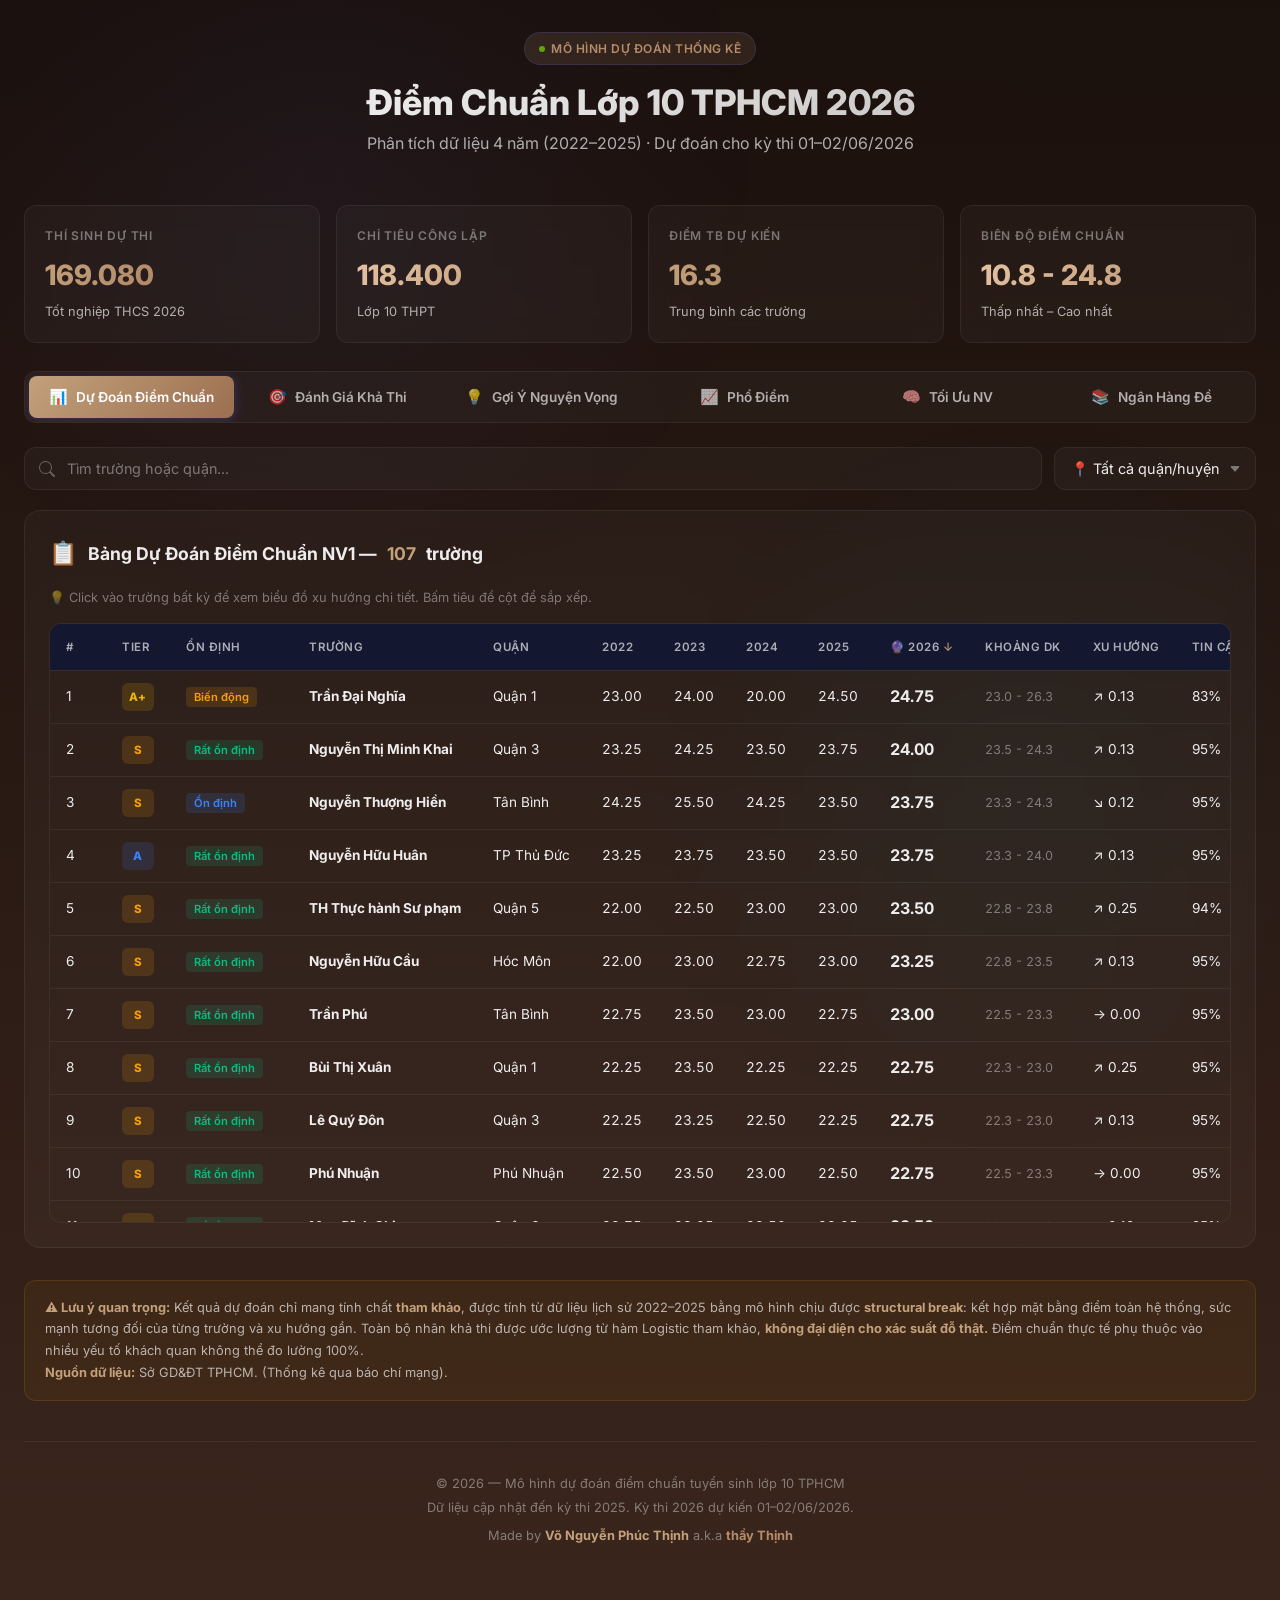
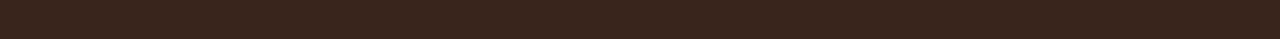
==== commit fe330117: "style: revert UI to db59f2f while maintaining latest crawler pipeline" ====
--- a/index.html
+++ b/index.html
@@ -113,7 +113,7 @@
         <div class="card">
             <div class="card-title">
                 <span class="icon">📋</span>
-                Bảng Dự Đoán Điểm Chuẩn NV1 / NV2 / NV3 — <span id="schoolCount" style="color:var(--accent)">0</span> trường
+                Bảng Dự Đoán Điểm Chuẩn NV1 — <span id="schoolCount" style="color:var(--accent)">0</span> trường
             </div>
             <div style="font-size:0.8rem;color:var(--text-muted);margin-bottom:14px">
                 💡 Click vào trường bất kỳ để xem biểu đồ xu hướng chi tiết. Bấm tiêu đề cột để sắp xếp.
@@ -132,9 +132,7 @@
                             <th data-sort="2023">2023</th>
                             <th data-sort="2024">2024</th>
                             <th data-sort="2025">2025</th>
-                            <th data-sort="nv1" class="sorted-desc">🔮 NV1</th>
-                            <th data-sort="nv2">NV2</th>
-                            <th data-sort="nv3">NV3</th>
+                            <th data-sort="predicted" class="sorted-desc">🔮 2026</th>
                             <th>Khoảng DK</th>
                             <th data-sort="trend">Xu hướng</th>
                             <th data-sort="confidence">Tin cậy</th>
@@ -180,7 +178,6 @@
                                 <div class="stat-value" id="detailConfidence">—</div>
                             </div>
                         </div>
-                        <div class="stats-row" id="detailNvThresholds" style="grid-template-columns:1fr 1fr 1fr;margin-top:12px"></div>
                     </div>
                 </div>
             </div>
@@ -438,7 +435,7 @@
         <div class="card">
             <div class="card-title"><span class="icon">📚</span> Ngân Hàng Đề Thi Live Feed <span style="background:var(--success);color:#fff;font-size:0.65rem;padding:2px 8px;border-radius:50px;margin-left:8px;vertical-align:middle;text-transform:uppercase;letter-spacing:0.5px">Realtime</span></div>
             <p style="color:var(--text-secondary);font-size:0.88rem;margin-bottom:20px">
-                Hệ thống tự động cập nhật đề thi mới nhất từ các nguồn uy tín. Ưu tiên giữ cân bằng giữa Toán, Ngữ Văn và Tiếng Anh; tài nguyên sẽ được mở theo dạng PDF hoặc nguồn gốc phù hợp.
+                Hệ thống tự động cập nhật đề thi mới nhất từ các nguồn uy tín. Click để xem trực tiếp hoặc tải về máy.
             </p>
             
             <div class="subject-filters">
@@ -446,6 +443,8 @@
                 <button class="btn btn-secondary" data-subject="math" onclick="App.filterExams('math', this)">📐 Toán</button>
                 <button class="btn btn-secondary" data-subject="lit" onclick="App.filterExams('lit', this)">📝 Ngữ Văn</button>
                 <button class="btn btn-secondary" data-subject="eng" onclick="App.filterExams('eng', this)">🌐 Tiếng Anh</button>
+                <button class="btn btn-secondary" data-subject="phys" onclick="App.filterExams('phys', this)">⚡ Vật Lý</button>
+                <button class="btn btn-secondary" data-subject="chem" onclick="App.filterExams('chem', this)">🧪 Hóa Học</button>
             </div>
         </div>
 
@@ -459,12 +458,7 @@
                         <h3 id="viewerTitle">Đang Tải Đề...</h3>
                         <p id="viewerSubtitle" style="font-size:0.8rem;color:var(--text-secondary)"></p>
                     </div>
-                    <div class="exam-viewer-actions">
-                        <a id="viewerDownloadBtn" class="btn btn-primary btn-download-pdf" href="#" download target="_blank" rel="noopener">
-                            <span class="icon">⬇️</span> Tải PDF
-                        </a>
-                        <button class="btn-close-viewer" onclick="App.closeExamViewer()">✕ Đóng</button>
-                    </div>
+                    <button class="btn-close-viewer" onclick="App.closeExamViewer()">✕ Đóng</button>
                 </div>
                 <div class="exam-viewer-body">
                     <div class="exam-viewer-pdf">
--- a/css/style.css
+++ b/css/style.css
@@ -1373,28 +1373,6 @@
     gap: 4px;
 }
 
-.exam-card-actions {
-    display: flex;
-    gap: 6px;
-    align-items: center;
-    flex-wrap: wrap;
-    justify-content: flex-end;
-}
-
-.btn-download-pdf-mini {
-    background: linear-gradient(135deg, #6366f1, #4f46e5);
-    color: #fff !important;
-    text-decoration: none;
-    display: inline-flex;
-    align-items: center;
-    gap: 4px;
-}
-
-.btn-download-pdf-mini:hover {
-    background: linear-gradient(135deg, #4f46e5, #4338ca);
-    transform: translateY(-1px);
-}
-
 .btn-download-mini {
     background: var(--primary-light);
     color: var(--primary);
@@ -1481,30 +1459,6 @@
     margin: 0;
 }
 
-.exam-viewer-actions {
-    display: flex;
-    align-items: center;
-    gap: 10px;
-}
-
-.btn-download-pdf {
-    display: inline-flex;
-    align-items: center;
-    gap: 6px;
-    padding: 8px 16px;
-    border-radius: var(--radius-sm);
-    font-size: 0.85rem;
-    font-weight: 700;
-    text-decoration: none;
-    white-space: nowrap;
-    transition: transform 0.15s ease, box-shadow 0.15s ease;
-}
-
-.btn-download-pdf:hover {
-    transform: translateY(-1px);
-    box-shadow: 0 6px 16px rgba(99, 102, 241, 0.35);
-}
-
 .btn-close-viewer {
     background: rgba(255,255,255,0.1);
     color: var(--text-primary);
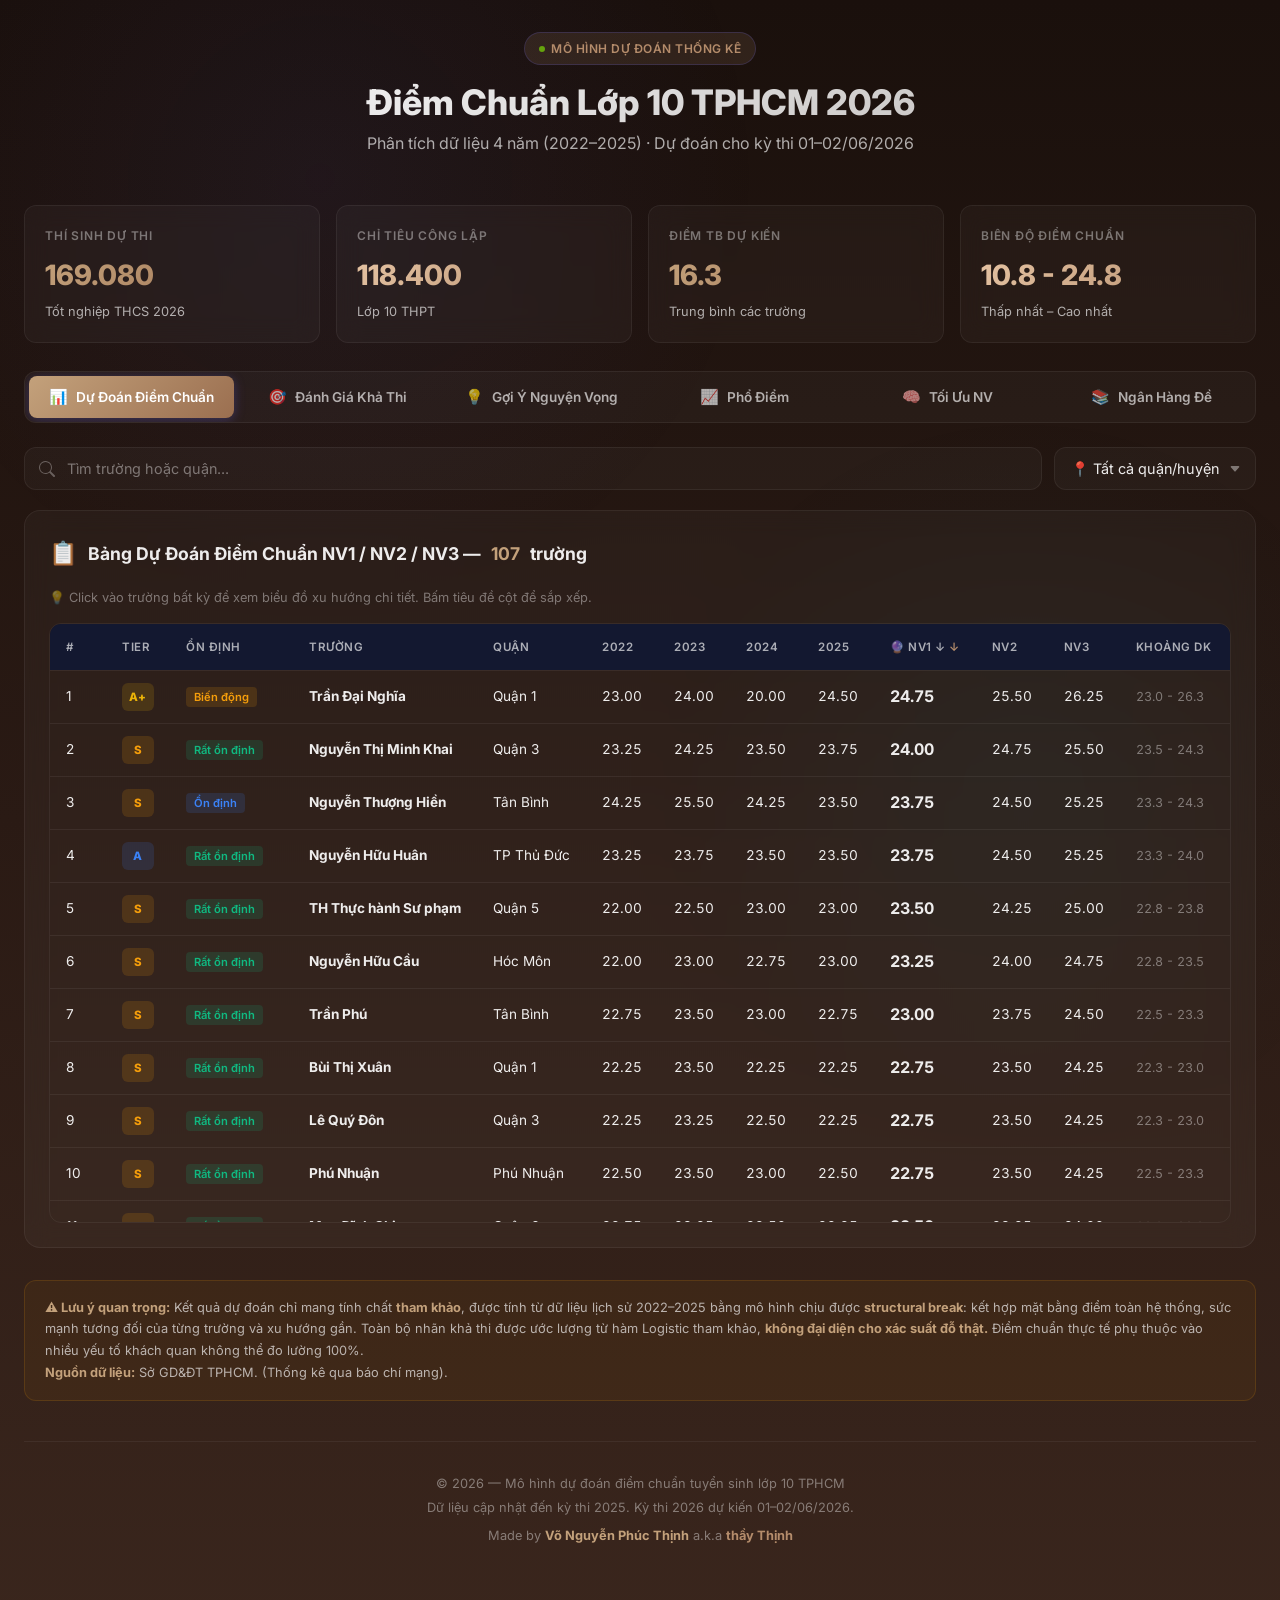
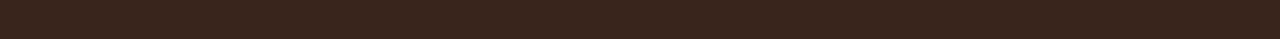
==== commit 626c3ba0: "fix(ui): align table columns with NV1/NV2/NV3 data format in legacy UI" ====
--- a/index.html
+++ b/index.html
@@ -113,7 +113,7 @@
         <div class="card">
             <div class="card-title">
                 <span class="icon">📋</span>
-                Bảng Dự Đoán Điểm Chuẩn NV1 — <span id="schoolCount" style="color:var(--accent)">0</span> trường
+                Bảng Dự Đoán Điểm Chuẩn NV1 / NV2 / NV3 — <span id="schoolCount" style="color:var(--accent)">0</span> trường
             </div>
             <div style="font-size:0.8rem;color:var(--text-muted);margin-bottom:14px">
                 💡 Click vào trường bất kỳ để xem biểu đồ xu hướng chi tiết. Bấm tiêu đề cột để sắp xếp.
@@ -132,7 +132,9 @@
                             <th data-sort="2023">2023</th>
                             <th data-sort="2024">2024</th>
                             <th data-sort="2025">2025</th>
-                            <th data-sort="predicted" class="sorted-desc">🔮 2026</th>
+                            <th data-sort="nv1" class="sorted-desc">🔮 NV1 ↓</th>
+                            <th data-sort="nv2">NV2</th>
+                            <th data-sort="nv3">NV3</th>
                             <th>Khoảng DK</th>
                             <th data-sort="trend">Xu hướng</th>
                             <th data-sort="confidence">Tin cậy</th>
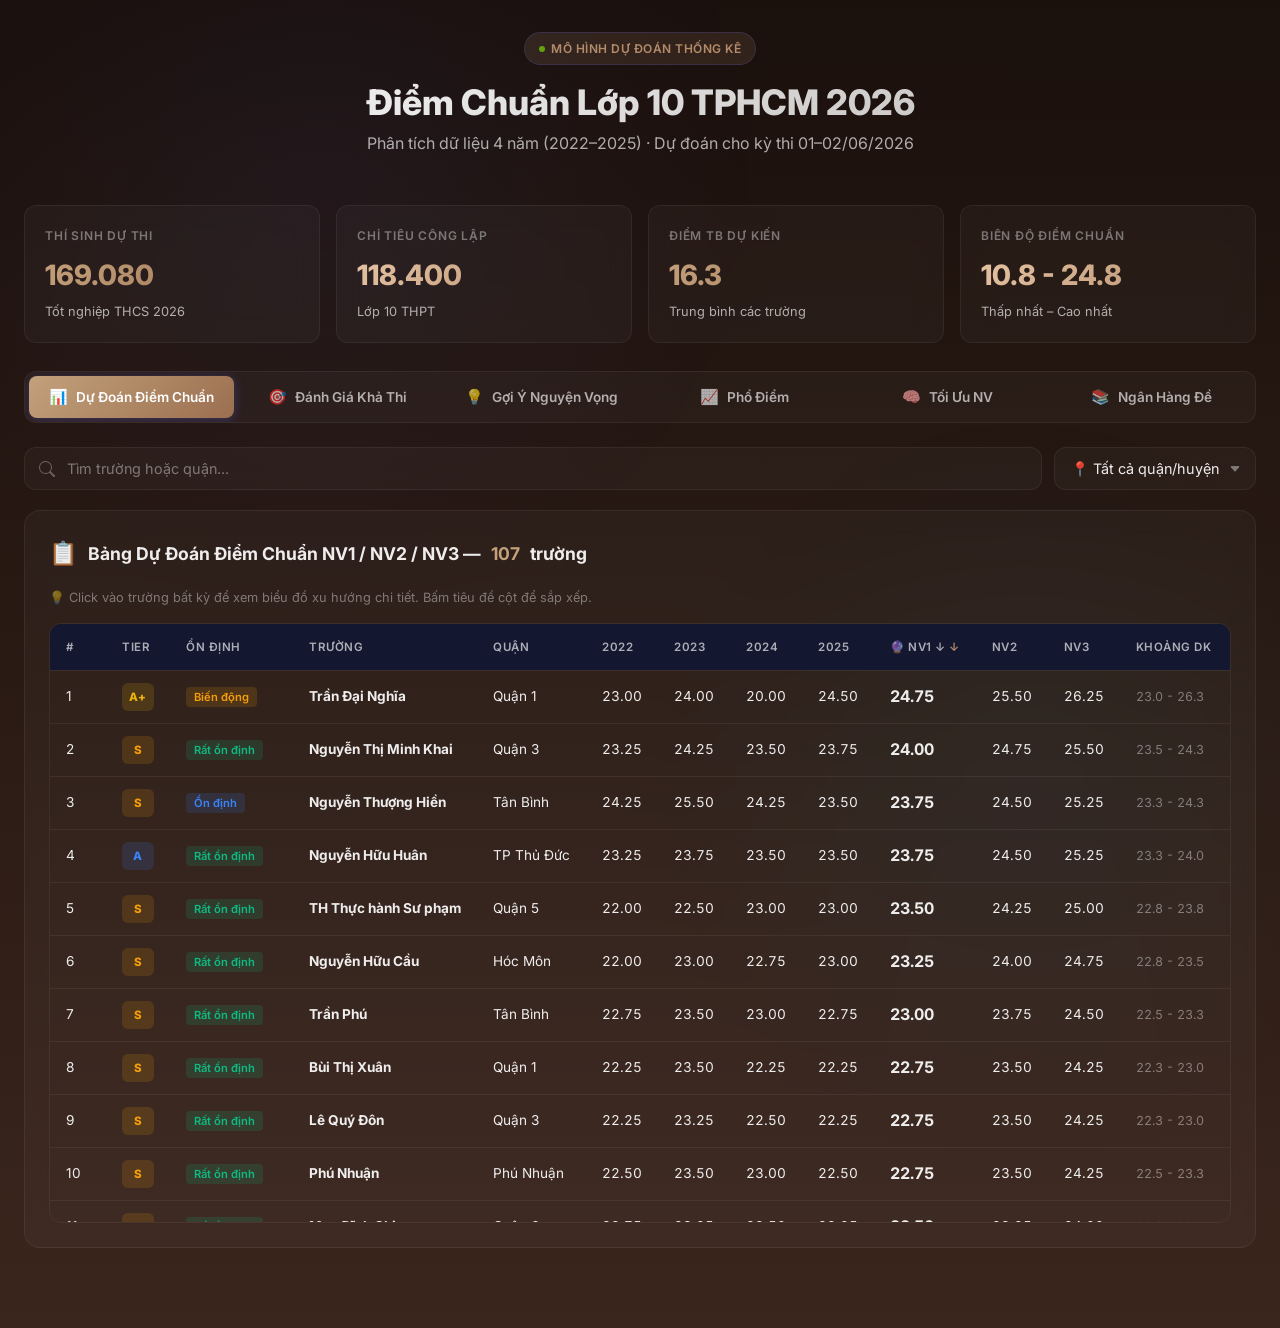
==== commit 209d479e: "fix(exams): restore and fix PDF download functionality in exam viewer" ====
--- a/index.html
+++ b/index.html
@@ -459,8 +459,12 @@
                     <div>
                         <h3 id="viewerTitle">Đang Tải Đề...</h3>
                         <p id="viewerSubtitle" style="font-size:0.8rem;color:var(--text-secondary)"></p>
+                    <div class="exam-viewer-actions">
+                        <a id="viewerDownloadBtn" class="btn btn-primary btn-download-pdf" href="#" download target="_blank" rel="noopener">
+                            <span class="icon">⬇️</span> Tải PDF
+                        </a>
+                        <button class="btn-close-viewer" onclick="App.closeExamViewer()">✕ Đóng</button>
                     </div>
-                    <button class="btn-close-viewer" onclick="App.closeExamViewer()">✕ Đóng</button>
                 </div>
                 <div class="exam-viewer-body">
                     <div class="exam-viewer-pdf">
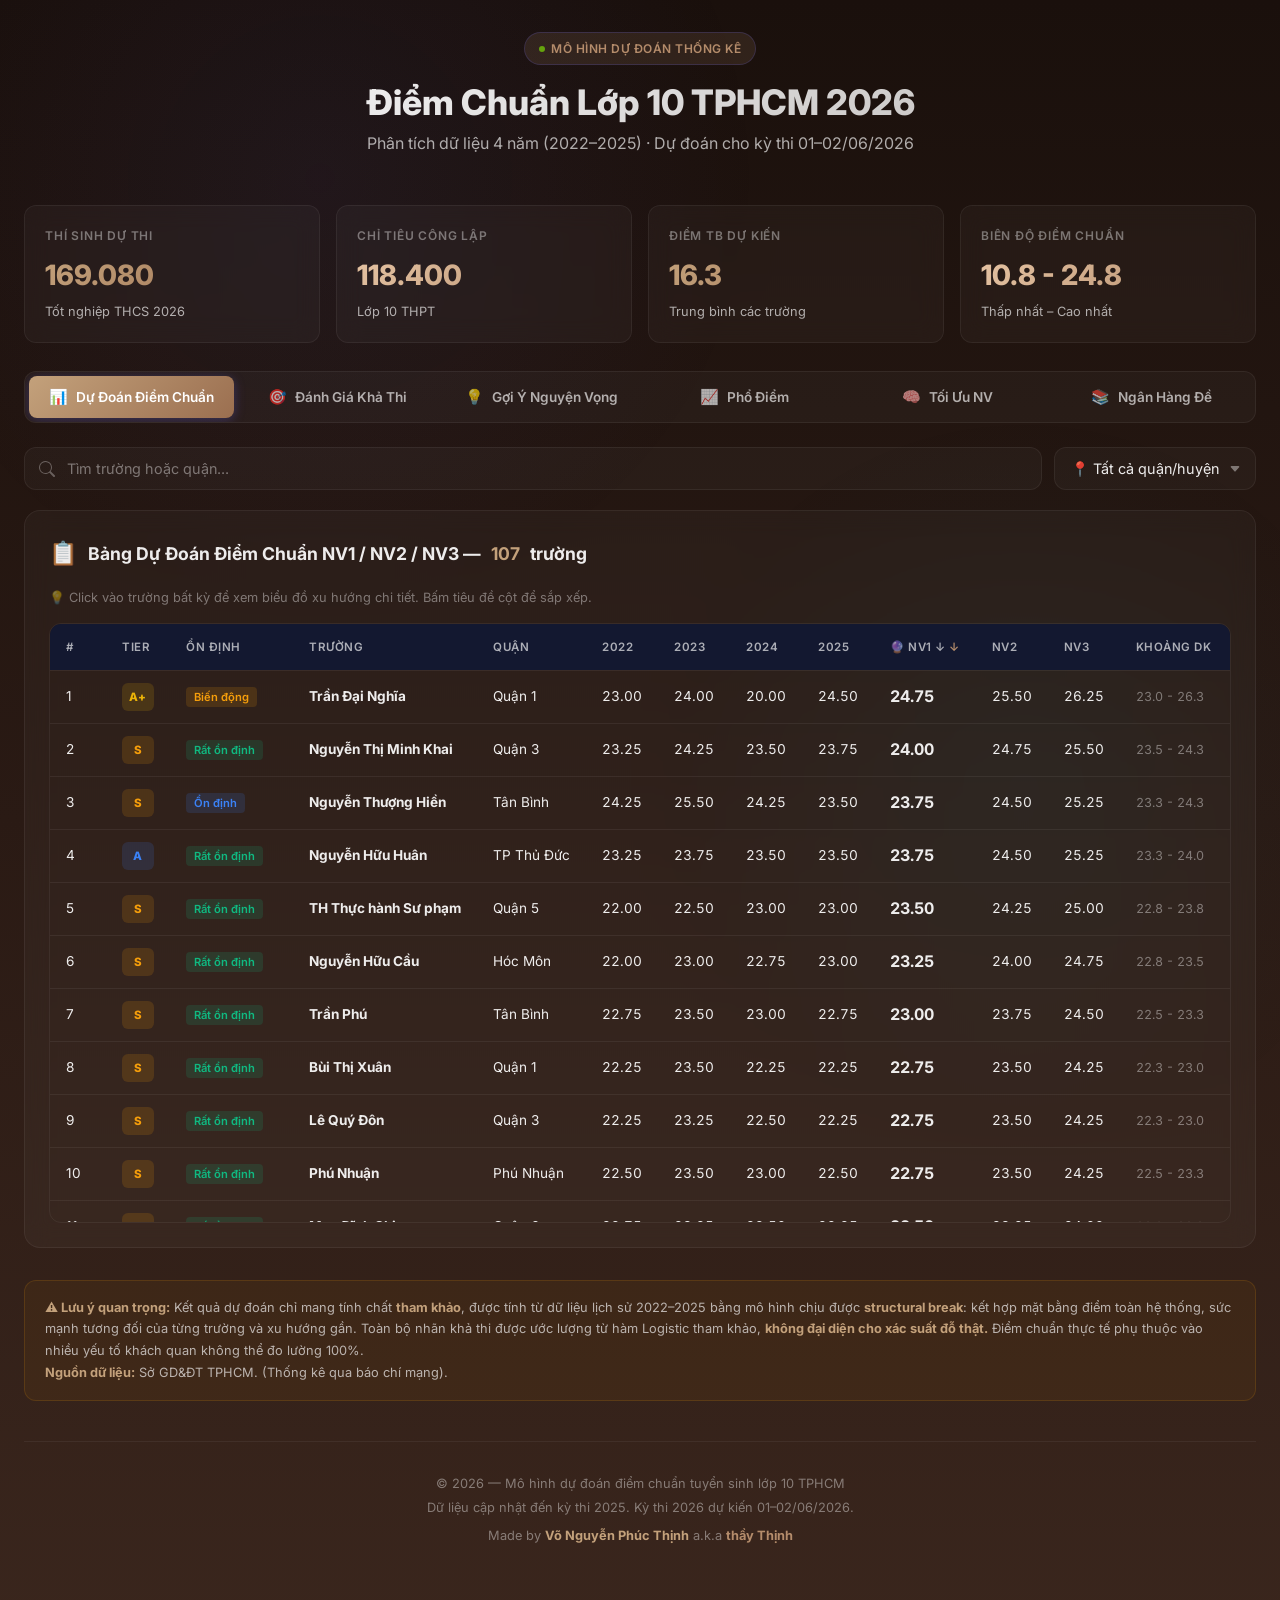
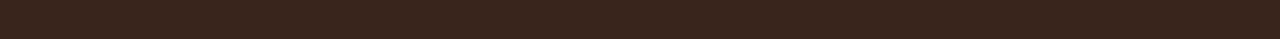
==== commit 5c32e94f: "fix(ui): correct HTML nesting in exam viewer modal to fix layout breakage" ====
--- a/index.html
+++ b/index.html
@@ -459,6 +459,7 @@
                     <div>
                         <h3 id="viewerTitle">Đang Tải Đề...</h3>
                         <p id="viewerSubtitle" style="font-size:0.8rem;color:var(--text-secondary)"></p>
+                    </div>
                     <div class="exam-viewer-actions">
                         <a id="viewerDownloadBtn" class="btn btn-primary btn-download-pdf" href="#" download target="_blank" rel="noopener">
                             <span class="icon">⬇️</span> Tải PDF
--- a/css/style.css
+++ b/css/style.css
@@ -1459,6 +1459,30 @@
     margin: 0;
 }
 
+.exam-viewer-actions {
+    display: flex;
+    align-items: center;
+    gap: 10px;
+}
+
+.btn-download-pdf {
+    display: inline-flex;
+    align-items: center;
+    gap: 6px;
+    padding: 8px 16px;
+    border-radius: var(--radius-sm);
+    font-size: 0.85rem;
+    font-weight: 700;
+    text-decoration: none;
+    white-space: nowrap;
+    transition: transform 0.15s ease, box-shadow 0.15s ease;
+}
+
+.btn-download-pdf:hover {
+    transform: translateY(-1px);
+    box-shadow: 0 6px 16px rgba(99, 102, 241, 0.35);
+}
+
 .btn-close-viewer {
     background: rgba(255,255,255,0.1);
     color: var(--text-primary);
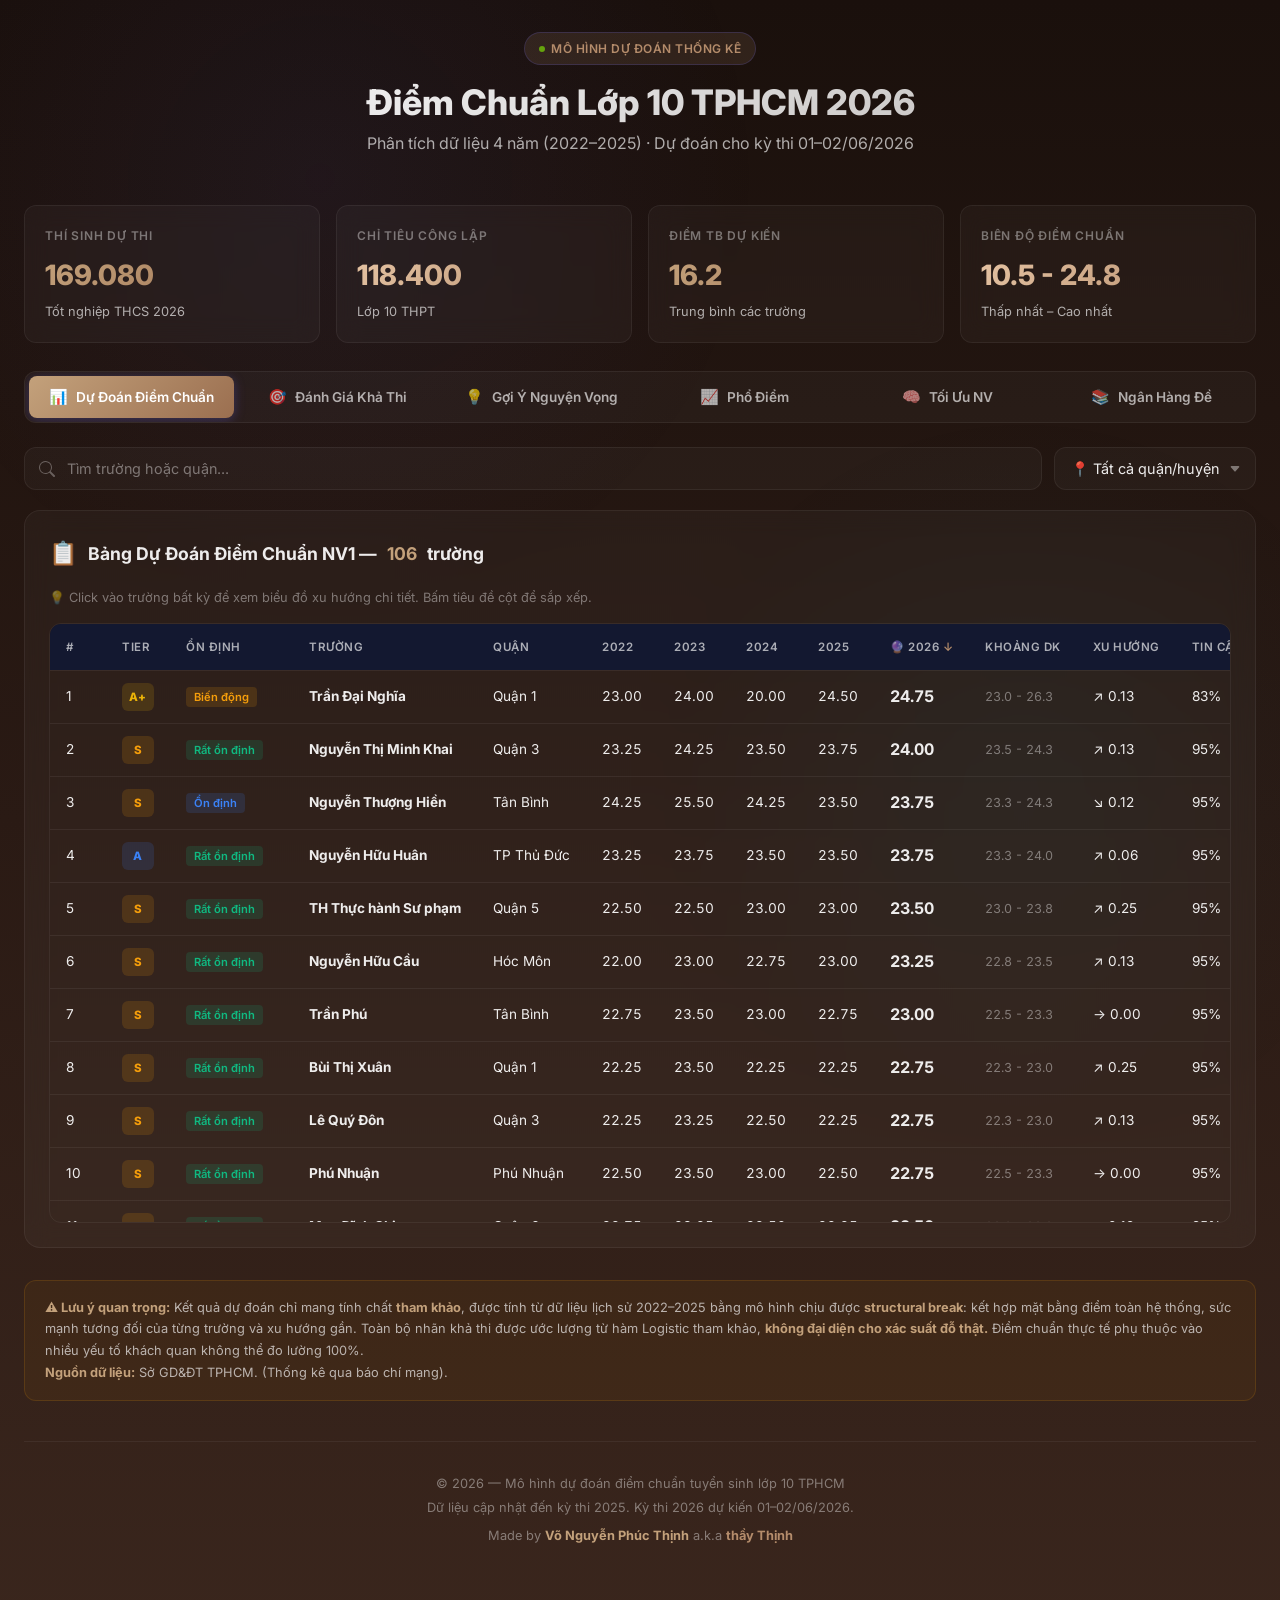
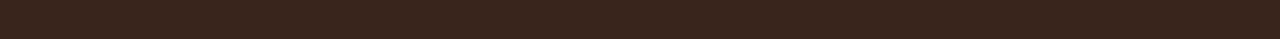
==== commit 660fa874: "data: standardize schools.json and sync with data.js - Updated scores and priority scores for multip" ====
--- a/index.html
+++ b/index.html
@@ -1,518 +1,556 @@
 <!DOCTYPE html>
 <html lang="vi">
+
 <head>
     <meta charset="UTF-8">
     <meta name="viewport" content="width=device-width, initial-scale=1.0">
-    <meta name="description" content="Mô hình dự đoán điểm chuẩn tuyển sinh lớp 10 TPHCM 2026 - Phân tích xu hướng, đánh giá khả thi nguyện vọng, gợi ý trường phù hợp">
+    <meta name="description"
+        content="Mô hình dự đoán điểm chuẩn tuyển sinh lớp 10 TPHCM 2026 - Phân tích xu hướng, đánh giá khả thi nguyện vọng, gợi ý trường phù hợp">
     <title>Dự Đoán Điểm Chuẩn Lớp 10 TPHCM 2026</title>
 
     <link rel="stylesheet" href="css/style.css">
     <script src="js/vendor/chart.umd.min.js"></script>
 </head>
+
 <body>
 
-<div class="app-container">
-
-    <!-- =================== HEADER =================== -->
-    <header class="app-header">
-        <div class="header-badge">
-            <span class="dot"></span>
-            Mô hình Dự đoán Thống kê
-        </div>
-        <h1 class="app-title">Điểm Chuẩn Lớp 10 TPHCM 2026</h1>
-        <p class="app-subtitle">Phân tích dữ liệu 4 năm (2022–2025) · Dự đoán cho kỳ thi 01–02/06/2026</p>
-    </header>
-
-    <!-- =================== STATS =================== -->
-    <div class="stats-row">
-        <div class="stat-card">
-            <div class="stat-label">Thí sinh dự thi</div>
-            <div class="stat-value" id="statCandidates">—</div>
-            <div class="stat-detail">Tốt nghiệp THCS 2026</div>
-        </div>
-        <div class="stat-card">
-            <div class="stat-label">Chỉ tiêu công lập</div>
-            <div class="stat-value accent" id="statQuota">—</div>
-            <div class="stat-detail">Lớp 10 THPT</div>
-        </div>
-        <div class="stat-card">
-            <div class="stat-label">Điểm TB dự kiến</div>
-            <div class="stat-value" id="statAvgPred">—</div>
-            <div class="stat-detail">Trung bình các trường</div>
-        </div>
-        <div class="stat-card">
-            <div class="stat-label">Biên độ điểm chuẩn</div>
-            <div class="stat-value accent" id="statRange">—</div>
-            <div class="stat-detail">Thấp nhất – Cao nhất</div>
-        </div>
-    </div>
-
-    <!-- =================== TAB NAV =================== -->
-    <nav class="tab-nav">
-        <button class="tab-btn active" data-tab="predict">
-            <span class="tab-icon">📊</span>
-            <span class="tab-text">Dự Đoán Điểm Chuẩn</span>
-        </button>
-        <button class="tab-btn" data-tab="feasibility">
-            <span class="tab-icon">🎯</span>
-            <span class="tab-text">Đánh Giá Khả Thi</span>
-        </button>
-        <button class="tab-btn" data-tab="recommend">
-            <span class="tab-icon">💡</span>
-            <span class="tab-text">Gợi Ý Nguyện Vọng</span>
-        </button>
-        <button class="tab-btn" data-tab="distribution">
-            <span class="tab-icon">📈</span>
-            <span class="tab-text">Phổ Điểm</span>
-        </button>
-        <button class="tab-btn" data-tab="optimize">
-            <span class="tab-icon">🧠</span>
-            <span class="tab-text">Tối Ưu NV</span>
-        </button>
-        <button class="tab-btn" data-tab="exams">
-            <span class="tab-icon">📚</span>
-            <span class="tab-text">Ngân Hàng Đề</span>
-        </button>
-    </nav>
-
-    <!-- =======================================================================
+    <div class="app-container">
+
+        <!-- =================== HEADER =================== -->
+        <header class="app-header">
+            <div class="header-badge">
+                <span class="dot"></span>
+                Mô hình Dự đoán Thống kê
+            </div>
+            <h1 class="app-title">Điểm Chuẩn Lớp 10 TPHCM 2026</h1>
+            <p class="app-subtitle">Phân tích dữ liệu 4 năm (2022–2025) · Dự đoán cho kỳ thi 01–02/06/2026</p>
+        </header>
+
+        <!-- =================== STATS =================== -->
+        <div class="stats-row">
+            <div class="stat-card">
+                <div class="stat-label">Thí sinh dự thi</div>
+                <div class="stat-value" id="statCandidates">—</div>
+                <div class="stat-detail">Tốt nghiệp THCS 2026</div>
+            </div>
+            <div class="stat-card">
+                <div class="stat-label">Chỉ tiêu công lập</div>
+                <div class="stat-value accent" id="statQuota">—</div>
+                <div class="stat-detail">Lớp 10 THPT</div>
+            </div>
+            <div class="stat-card">
+                <div class="stat-label">Điểm TB dự kiến</div>
+                <div class="stat-value" id="statAvgPred">—</div>
+                <div class="stat-detail">Trung bình các trường</div>
+            </div>
+            <div class="stat-card">
+                <div class="stat-label">Biên độ điểm chuẩn</div>
+                <div class="stat-value accent" id="statRange">—</div>
+                <div class="stat-detail">Thấp nhất – Cao nhất</div>
+            </div>
+        </div>
+
+        <!-- =================== TAB NAV =================== -->
+        <nav class="tab-nav">
+            <button class="tab-btn active" data-tab="predict">
+                <span class="tab-icon">📊</span>
+                <span class="tab-text">Dự Đoán Điểm Chuẩn</span>
+            </button>
+            <button class="tab-btn" data-tab="feasibility">
+                <span class="tab-icon">🎯</span>
+                <span class="tab-text">Đánh Giá Khả Thi</span>
+            </button>
+            <button class="tab-btn" data-tab="recommend">
+                <span class="tab-icon">💡</span>
+                <span class="tab-text">Gợi Ý Nguyện Vọng</span>
+            </button>
+            <button class="tab-btn" data-tab="distribution">
+                <span class="tab-icon">📈</span>
+                <span class="tab-text">Phổ Điểm</span>
+            </button>
+            <button class="tab-btn" data-tab="optimize">
+                <span class="tab-icon">🧠</span>
+                <span class="tab-text">Tối Ưu NV</span>
+            </button>
+            <button class="tab-btn" data-tab="exams">
+                <span class="tab-icon">📚</span>
+                <span class="tab-text">Ngân Hàng Đề</span>
+            </button>
+        </nav>
+
+        <!-- =======================================================================
          TAB 1: DỰ ĐOÁN ĐIỂM CHUẨN
     ======================================================================= -->
-    <div class="tab-content active" id="tab-predict">
-
-        <!-- Search & Filter -->
-        <div class="search-bar">
-            <input type="text" id="searchInput" class="search-input" placeholder="Tìm trường hoặc quận...">
-            <select id="districtFilter" class="filter-select">
-                <option value="all">📍 Tất cả quận/huyện</option>
-                <option value="Quận 1">Quận 1</option>
-                <option value="Quận 3">Quận 3</option>
-                <option value="Quận 4">Quận 4</option>
-                <option value="Quận 5">Quận 5</option>
-                <option value="Quận 6">Quận 6</option>
-                <option value="Quận 7">Quận 7</option>
-                <option value="Quận 8">Quận 8</option>
-                <option value="Quận 10">Quận 10</option>
-                <option value="Quận 11">Quận 11</option>
-                <option value="Quận 12">Quận 12</option>
-                <option value="Bình Thạnh">Bình Thạnh</option>
-                <option value="Gò Vấp">Gò Vấp</option>
-                <option value="Phú Nhuận">Phú Nhuận</option>
-                <option value="Tân Bình">Tân Bình</option>
-                <option value="Tân Phú">Tân Phú</option>
-                <option value="Bình Tân">Bình Tân</option>
-                <option value="TP Thủ Đức">TP Thủ Đức</option>
-                <option value="Bình Chánh">Bình Chánh</option>
-                <option value="Hóc Môn">Hóc Môn</option>
-                <option value="Củ Chi">Củ Chi</option>
-                <option value="Nhà Bè">Nhà Bè</option>
-                <option value="Cần Giờ">Cần Giờ</option>
-            </select>
-        </div>
-
-        <div class="card">
-            <div class="card-title">
-                <span class="icon">📋</span>
-                Bảng Dự Đoán Điểm Chuẩn NV1 / NV2 / NV3 — <span id="schoolCount" style="color:var(--accent)">0</span> trường
-            </div>
-            <div style="font-size:0.8rem;color:var(--text-muted);margin-bottom:14px">
-                💡 Click vào trường bất kỳ để xem biểu đồ xu hướng chi tiết. Bấm tiêu đề cột để sắp xếp.
-            </div>
-
-            <div class="table-wrapper" style="max-height:600px;overflow-y:auto">
-                <table class="data-table" id="predictionTable">
-                    <thead>
-                        <tr>
-                            <th data-sort="index">#</th>
-                            <th data-sort="tier">Tier</th>
-                            <th data-sort="stability">Ổn định</th>
-                            <th data-sort="name">Trường</th>
-                            <th data-sort="district">Quận</th>
-                            <th data-sort="2022">2022</th>
-                            <th data-sort="2023">2023</th>
-                            <th data-sort="2024">2024</th>
-                            <th data-sort="2025">2025</th>
-                            <th data-sort="nv1" class="sorted-desc">🔮 NV1 ↓</th>
-                            <th data-sort="nv2">NV2</th>
-                            <th data-sort="nv3">NV3</th>
-                            <th>Khoảng DK</th>
-                            <th data-sort="trend">Xu hướng</th>
-                            <th data-sort="confidence">Tin cậy</th>
-                        </tr>
-                    </thead>
-                    <tbody id="predictionTableBody"></tbody>
-                </table>
-            </div>
-        </div>
-
-        <!-- School Detail -->
-        <div class="school-detail" id="schoolDetail">
-            <div class="card">
-                <div class="detail-header">
-                    <div>
-                        <h3 id="detailSchoolName">—</h3>
-                        <div style="display:flex;gap:12px;margin-top:6px;color:var(--text-secondary);font-size:0.85rem">
-                            <span>📍 <span id="detailDistrict">—</span></span>
-                            <span>🏷 <span id="detailTier">—</span></span>
-                        </div>
-                    </div>
-                    <button class="detail-close" onclick="App.closeSchoolDetail()">✕</button>
-                </div>
-
-                <div class="grid-2">
-                    <div>
-                        <div class="chart-container">
-                            <canvas id="detailChart"></canvas>
-                        </div>
-                    </div>
-                    <div>
-                        <div class="stats-row" style="grid-template-columns:1fr 1fr;margin:0">
-                            <div class="stat-card">
-                                <div class="stat-label">Dự đoán 2026</div>
-                                <div class="stat-value" id="detailPredicted">—</div>
-                            </div>
-                            <div class="stat-card">
-                                <div class="stat-label">Khoảng dự kiến</div>
-                                <div class="stat-value accent" id="detailRange" style="font-size:1.2rem">—</div>
-                            </div>
-                            <div class="stat-card" style="grid-column:span 2">
-                                <div class="stat-label">Độ tin cậy</div>
-                                <div class="stat-value" id="detailConfidence">—</div>
+        <div class="tab-content active" id="tab-predict">
+
+            <!-- Search & Filter -->
+            <div class="search-bar">
+                <input type="text" id="searchInput" class="search-input" placeholder="Tìm trường hoặc quận...">
+                <select id="districtFilter" class="filter-select">
+                    <option value="all">📍 Tất cả quận/huyện</option>
+                    <option value="Quận 1">Quận 1</option>
+                    <option value="Quận 3">Quận 3</option>
+                    <option value="Quận 4">Quận 4</option>
+                    <option value="Quận 5">Quận 5</option>
+                    <option value="Quận 6">Quận 6</option>
+                    <option value="Quận 7">Quận 7</option>
+                    <option value="Quận 8">Quận 8</option>
+                    <option value="Quận 10">Quận 10</option>
+                    <option value="Quận 11">Quận 11</option>
+                    <option value="Quận 12">Quận 12</option>
+                    <option value="Bình Thạnh">Bình Thạnh</option>
+                    <option value="Gò Vấp">Gò Vấp</option>
+                    <option value="Phú Nhuận">Phú Nhuận</option>
+                    <option value="Tân Bình">Tân Bình</option>
+                    <option value="Tân Phú">Tân Phú</option>
+                    <option value="Bình Tân">Bình Tân</option>
+                    <option value="TP Thủ Đức">TP Thủ Đức</option>
+                    <option value="Bình Chánh">Bình Chánh</option>
+                    <option value="Hóc Môn">Hóc Môn</option>
+                    <option value="Củ Chi">Củ Chi</option>
+                    <option value="Nhà Bè">Nhà Bè</option>
+                    <option value="Cần Giờ">Cần Giờ</option>
+                </select>
+            </div>
+
+            <div class="card">
+                <div class="card-title">
+                    <span class="icon">📋</span>
+                    Bảng Dự Đoán Điểm Chuẩn NV1 — <span id="schoolCount" style="color:var(--accent)">0</span> trường
+                </div>
+                <div style="font-size:0.8rem;color:var(--text-muted);margin-bottom:14px">
+                    💡 Click vào trường bất kỳ để xem biểu đồ xu hướng chi tiết. Bấm tiêu đề cột để sắp xếp.
+                </div>
+
+                <div class="table-wrapper" style="max-height:600px;overflow-y:auto">
+                    <table class="data-table" id="predictionTable">
+                        <thead>
+                            <tr>
+                                <th data-sort="index">#</th>
+                                <th data-sort="tier">Tier</th>
+                                <th data-sort="stability">Ổn định</th>
+                                <th data-sort="name">Trường</th>
+                                <th data-sort="district">Quận</th>
+                                <th data-sort="2022">2022</th>
+                                <th data-sort="2023">2023</th>
+                                <th data-sort="2024">2024</th>
+                                <th data-sort="2025">2025</th>
+                                <th data-sort="predicted" class="sorted-desc">🔮 2026</th>
+                                <th>Khoảng DK</th>
+                                <th data-sort="trend">Xu hướng</th>
+                                <th data-sort="confidence">Tin cậy</th>
+                            </tr>
+                        </thead>
+                        <tbody id="predictionTableBody"></tbody>
+                    </table>
+                </div>
+            </div>
+
+            <!-- School Detail -->
+            <div class="school-detail" id="schoolDetail">
+                <div class="card">
+                    <div class="detail-header">
+                        <div>
+                            <h3 id="detailSchoolName">—</h3>
+                            <div
+                                style="display:flex;gap:12px;margin-top:6px;color:var(--text-secondary);font-size:0.85rem">
+                                <span>📍 <span id="detailDistrict">—</span></span>
+                                <span>🏷 <span id="detailTier">—</span></span>
                             </div>
                         </div>
-                    </div>
-                </div>
-            </div>
-        </div>
-
-    </div>
-
-    <!-- =======================================================================
+                        <button class="detail-close" onclick="App.closeSchoolDetail()">✕</button>
+                    </div>
+
+                    <div class="grid-2">
+                        <div>
+                            <div class="chart-container">
+                                <canvas id="detailChart"></canvas>
+                            </div>
+                        </div>
+                        <div>
+                            <div class="stats-row" style="grid-template-columns:1fr 1fr;margin:0">
+                                <div class="stat-card">
+                                    <div class="stat-label">Dự đoán 2026</div>
+                                    <div class="stat-value" id="detailPredicted">—</div>
+                                </div>
+                                <div class="stat-card">
+                                    <div class="stat-label">Khoảng dự kiến</div>
+                                    <div class="stat-value accent" id="detailRange" style="font-size:1.2rem">—</div>
+                                </div>
+                                <div class="stat-card" style="grid-column:span 2">
+                                    <div class="stat-label">Độ tin cậy</div>
+                                    <div class="stat-value" id="detailConfidence">—</div>
+                                </div>
+                            </div>
+                        </div>
+                    </div>
+                </div>
+            </div>
+
+        </div>
+
+        <!-- =======================================================================
          TAB 2: ĐÁNH GIÁ KHẢ THI
     ======================================================================= -->
-    <div class="tab-content" id="tab-feasibility">
-        <div class="card">
-            <div class="card-title"><span class="icon">🎯</span> Đánh Giá Khả Thi Nguyện Vọng</div>
-            <p style="color:var(--text-secondary);font-size:0.88rem;margin-bottom:20px">
-                Nhập điểm thi 3 môn (hoặc điểm dự kiến) và chọn 3 nguyện vọng. Hệ thống sẽ phân tích xác suất trúng tuyển dựa trên mô hình dự đoán.
-            </p>
-
-            <!-- Score inputs -->
-            <div class="form-grid">
-                <div class="form-group">
-                    <label class="form-label"><strong>Điểm Toán</strong></label>
-                    <input type="number" id="scoreMath" class="form-input" placeholder="0 - 10" min="0" max="10" step="0.25">
-                </div>
-                <div class="form-group">
-                    <label class="form-label"><strong>Điểm Ngữ Văn</strong></label>
-                    <input type="number" id="scoreLit" class="form-input" placeholder="0 - 10" min="0" max="10" step="0.25">
-                </div>
-                <div class="form-group">
-                    <label class="form-label"><strong>Điểm Ngoại Ngữ</strong></label>
-                    <input type="number" id="scoreEng" class="form-input" placeholder="0 - 10" min="0" max="10" step="0.25">
-                </div>
-            </div>
-
-            <div style="text-align:center;margin:12px 0 20px">
-                <span style="font-size:0.85rem;color:var(--text-muted)">Tổng điểm: </span>
-                <span id="totalScore" style="font-size:1.4rem;font-weight:800;color:var(--accent)">0.00</span>
-            </div>
-
-            <!-- NV selections -->
-            <div class="form-grid" style="grid-template-columns: repeat(auto-fit, minmax(280px, 1fr))">
-                <div class="form-group">
-                    <label class="form-label"><strong>Nguyện Vọng 1</strong> (Vươn Cao)</label>
-                    <select id="nv1Select" class="school-select"></select>
-                </div>
-                <div class="form-group">
-                    <label class="form-label"><strong>Nguyện Vọng 2</strong> (Vừa Sức)</label>
-                    <select id="nv2Select" class="school-select"></select>
-                </div>
-                <div class="form-group">
-                    <label class="form-label"><strong>Nguyện Vọng 3</strong> (An Toàn)</label>
-                    <select id="nv3Select" class="school-select"></select>
-                </div>
-            </div>
-
-            <div style="text-align:center;margin-top:20px">
-                <button class="btn btn-primary" id="evaluateBtn">
-                    🔍 Phân tích khả thi
-                </button>
-            </div>
-        </div>
-
-        <!-- Results -->
-        <div id="feasibilityResults"></div>
-    </div>
-
-    <!-- =======================================================================
+        <div class="tab-content" id="tab-feasibility">
+            <div class="card">
+                <div class="card-title"><span class="icon">🎯</span> Đánh Giá Khả Thi Nguyện Vọng</div>
+                <p style="color:var(--text-secondary);font-size:0.88rem;margin-bottom:20px">
+                    Nhập điểm thi 3 môn (hoặc điểm dự kiến) và chọn 3 nguyện vọng. Hệ thống sẽ phân tích xác suất trúng
+                    tuyển dựa trên mô hình dự đoán.
+                </p>
+
+                <!-- Score inputs -->
+                <div class="form-grid">
+                    <div class="form-group">
+                        <label class="form-label"><strong>Điểm Toán</strong></label>
+                        <input type="number" id="scoreMath" class="form-input" placeholder="0 - 10" min="0" max="10"
+                            step="0.25">
+                    </div>
+                    <div class="form-group">
+                        <label class="form-label"><strong>Điểm Ngữ Văn</strong></label>
+                        <input type="number" id="scoreLit" class="form-input" placeholder="0 - 10" min="0" max="10"
+                            step="0.25">
+                    </div>
+                    <div class="form-group">
+                        <label class="form-label"><strong>Điểm Ngoại Ngữ</strong></label>
+                        <input type="number" id="scoreEng" class="form-input" placeholder="0 - 10" min="0" max="10"
+                            step="0.25">
+                    </div>
+                </div>
+
+                <div style="text-align:center;margin:12px 0 20px">
+                    <span style="font-size:0.85rem;color:var(--text-muted)">Tổng điểm: </span>
+                    <span id="totalScore" style="font-size:1.4rem;font-weight:800;color:var(--accent)">0.00</span>
+                </div>
+
+                <!-- NV selections -->
+                <div class="form-grid" style="grid-template-columns: repeat(auto-fit, minmax(280px, 1fr))">
+                    <div class="form-group">
+                        <label class="form-label"><strong>Nguyện Vọng 1</strong> (Vươn Cao)</label>
+                        <select id="nv1Select" class="school-select"></select>
+                    </div>
+                    <div class="form-group">
+                        <label class="form-label"><strong>Nguyện Vọng 2</strong> (Vừa Sức)</label>
+                        <select id="nv2Select" class="school-select"></select>
+                    </div>
+                    <div class="form-group">
+                        <label class="form-label"><strong>Nguyện Vọng 3</strong> (An Toàn)</label>
+                        <select id="nv3Select" class="school-select"></select>
+                    </div>
+                </div>
+
+                <div style="text-align:center;margin-top:20px">
+                    <button class="btn btn-primary" id="evaluateBtn">
+                        🔍 Phân tích khả thi
+                    </button>
+                </div>
+            </div>
+
+            <!-- Results -->
+            <div id="feasibilityResults"></div>
+        </div>
+
+        <!-- =======================================================================
          TAB 3: GỢI Ý NGUYỆN VỌNG
     ======================================================================= -->
-    <div class="tab-content" id="tab-recommend">
-        <div class="card">
-            <div class="card-title"><span class="icon">💡</span> Gợi Ý Nguyện Vọng Theo Quận/Huyện</div>
-            <p style="color:var(--text-secondary);font-size:0.88rem;margin-bottom:20px">
-                Nhập điểm thi (hoặc dự kiến) và chọn quận bạn muốn. Hệ thống sẽ gợi ý các trường khả thi nhất dựa trên điểm chuẩn dự đoán, sắp xếp theo mức phù hợp.
-            </p>
-
-            <div class="form-grid" style="grid-template-columns: repeat(auto-fit, minmax(220px, 1fr))">
-                <div class="form-group">
-                    <label class="form-label">📐 Điểm Toán</label>
-                    <input type="number" id="recScoreMath" class="form-input" placeholder="0 - 10" min="0" max="10" step="0.25">
-                </div>
-                <div class="form-group">
-                    <label class="form-label">📝 Điểm Ngữ Văn</label>
-                    <input type="number" id="recScoreLit" class="form-input" placeholder="0 - 10" min="0" max="10" step="0.25">
-                </div>
-                <div class="form-group">
-                    <label class="form-label">🌐 Điểm Ngoại Ngữ</label>
-                    <input type="number" id="recScoreEng" class="form-input" placeholder="0 - 10" min="0" max="10" step="0.25">
-                </div>
-                <div class="form-group">
-                    <label class="form-label">📍 Quận/Huyện</label>
-                    <select id="recDistrictSelect" class="school-select"></select>
-                </div>
-            </div>
-
-            <div style="text-align:center;margin:12px 0 0">
-                <span style="font-size:0.85rem;color:var(--text-muted)">Tổng điểm: </span>
-                <span id="recTotalScore" style="font-size:1.4rem;font-weight:800;color:var(--accent)">0.00</span>
-            </div>
-
-            <div style="text-align:center;margin-top:16px">
-                <button class="btn btn-primary" id="recommendBtn">
-                    💡 Gợi ý trường phù hợp
-                </button>
-            </div>
-        </div>
-
-        <!-- Results -->
-        <div id="recommendResults"></div>
-    </div>
-
-    <!-- =======================================================================
+        <div class="tab-content" id="tab-recommend">
+            <div class="card">
+                <div class="card-title"><span class="icon">💡</span> Gợi Ý Nguyện Vọng Theo Quận/Huyện</div>
+                <p style="color:var(--text-secondary);font-size:0.88rem;margin-bottom:20px">
+                    Nhập điểm thi (hoặc dự kiến) và chọn quận bạn muốn. Hệ thống sẽ gợi ý các trường khả thi nhất dựa
+                    trên điểm chuẩn dự đoán, sắp xếp theo mức phù hợp.
+                </p>
+
+                <div class="form-grid" style="grid-template-columns: repeat(auto-fit, minmax(220px, 1fr))">
+                    <div class="form-group">
+                        <label class="form-label">📐 Điểm Toán</label>
+                        <input type="number" id="recScoreMath" class="form-input" placeholder="0 - 10" min="0" max="10"
+                            step="0.25">
+                    </div>
+                    <div class="form-group">
+                        <label class="form-label">📝 Điểm Ngữ Văn</label>
+                        <input type="number" id="recScoreLit" class="form-input" placeholder="0 - 10" min="0" max="10"
+                            step="0.25">
+                    </div>
+                    <div class="form-group">
+                        <label class="form-label">🌐 Điểm Ngoại Ngữ</label>
+                        <input type="number" id="recScoreEng" class="form-input" placeholder="0 - 10" min="0" max="10"
+                            step="0.25">
+                    </div>
+                    <div class="form-group">
+                        <label class="form-label">📍 Quận/Huyện</label>
+                        <select id="recDistrictSelect" class="school-select"></select>
+                    </div>
+                </div>
+
+                <div style="text-align:center;margin:12px 0 0">
+                    <span style="font-size:0.85rem;color:var(--text-muted)">Tổng điểm: </span>
+                    <span id="recTotalScore" style="font-size:1.4rem;font-weight:800;color:var(--accent)">0.00</span>
+                </div>
+
+                <div style="text-align:center;margin-top:16px">
+                    <button class="btn btn-primary" id="recommendBtn">
+                        💡 Gợi ý trường phù hợp
+                    </button>
+                </div>
+            </div>
+
+            <!-- Results -->
+            <div id="recommendResults"></div>
+        </div>
+
+        <!-- =======================================================================
          TAB 4: PHỔ ĐIỂM
     ======================================================================= -->
-    <div class="tab-content" id="tab-distribution">
-        <div class="card">
-            <div class="card-title"><span class="icon">📈</span> Phân Tích Phổ Điểm Qua Các Năm</div>
-            <p style="color:var(--text-secondary);font-size:0.88rem;margin-bottom:4px">
-                So sánh điểm trung bình từng môn thi qua 4 năm (2022–2025) và dự đoán 2026. Phổ điểm được mô phỏng theo phân bố chuẩn.
-            </p>
-        </div>
-
-        <!-- Insight Cards -->
-        <div class="stats-row" id="distInsightCards"></div>
-
-        <!-- Main: Grouped Bar Chart -->
-        <div class="card">
-            <div class="card-title"><span class="icon">📊</span> Điểm Trung Bình Các Môn Qua Các Năm</div>
-            <div class="chart-container large">
-                <canvas id="distMeanChart"></canvas>
-            </div>
-        </div>
-
-        <!-- Subject comparison: 2025 vs 2026 only -->
-        <div class="card" style="margin-top:16px">
-            <div class="card-title"><span class="icon">🔮</span> So Sánh Phổ Điểm: 2025 vs 2026 (Dự đoán)</div>
-            <p style="color:var(--text-secondary);font-size:0.85rem;margin-bottom:16px">
-                Chỉ so sánh 2 năm gần nhất để dễ nhận biết sự thay đổi. Đường nét đứt = dự đoán 2026.
-            </p>
-        </div>
-        <div class="grid-2">
-            <div class="card">
-                <div class="card-title"><span class="icon">📐</span> Toán</div>
-                <div class="chart-container">
-                    <canvas id="distChartMath"></canvas>
-                </div>
-            </div>
-            <div class="card">
-                <div class="card-title"><span class="icon">📝</span> Ngữ Văn</div>
-                <div class="chart-container">
-                    <canvas id="distChartLit"></canvas>
-                </div>
-            </div>
-            <div class="card">
-                <div class="card-title"><span class="icon">🌐</span> Ngoại Ngữ</div>
-                <div class="chart-container">
-                    <canvas id="distChartEng"></canvas>
-                </div>
-            </div>
-            <div class="card">
-                <div class="card-title"><span class="icon">📊</span> Tổng 3 Môn</div>
-                <div class="chart-container">
-                    <canvas id="distChartTotal"></canvas>
-                </div>
-            </div>
-        </div>
-
-        <!-- Stats Table -->
-        <div class="card" style="margin-top:16px">
-            <div class="card-title"><span class="icon">📋</span> Thống Kê Tham Số Phân Bố</div>
-            <div class="table-wrapper">
-                <table class="data-table" id="distParamsTable">
-                    <thead>
-                        <tr>
-                            <th>Năm</th>
-                            <th>Toán (TB)</th>
-                            <th>Toán (σ)</th>
-                            <th>Văn (TB)</th>
-                            <th>Văn (σ)</th>
-                            <th>Anh (TB)</th>
-                            <th>Anh (σ)</th>
-                            <th>Tổng (TB)</th>
-                            <th>Tổng (σ)</th>
-                        </tr>
-                    </thead>
-                    <tbody id="distParamsBody"></tbody>
-                </table>
-            </div>
-        </div>
-    </div>
-
-    <!-- =======================================================================
+        <div class="tab-content" id="tab-distribution">
+            <div class="card">
+                <div class="card-title"><span class="icon">📈</span> Phân Tích Phổ Điểm Qua Các Năm</div>
+                <p style="color:var(--text-secondary);font-size:0.88rem;margin-bottom:4px">
+                    So sánh điểm trung bình từng môn thi qua 4 năm (2022–2025) và dự đoán 2026. Phổ điểm được mô phỏng
+                    theo phân bố chuẩn.
+                </p>
+            </div>
+
+            <!-- Insight Cards -->
+            <div class="stats-row" id="distInsightCards"></div>
+
+            <!-- Main: Grouped Bar Chart -->
+            <div class="card">
+                <div class="card-title"><span class="icon">📊</span> Điểm Trung Bình Các Môn Qua Các Năm</div>
+                <div class="chart-container large">
+                    <canvas id="distMeanChart"></canvas>
+                </div>
+            </div>
+
+            <!-- Subject comparison: 2025 vs 2026 only -->
+            <div class="card" style="margin-top:16px">
+                <div class="card-title"><span class="icon">🔮</span> So Sánh Phổ Điểm: 2025 vs 2026 (Dự đoán)</div>
+                <p style="color:var(--text-secondary);font-size:0.85rem;margin-bottom:16px">
+                    Chỉ so sánh 2 năm gần nhất để dễ nhận biết sự thay đổi. Đường nét đứt = dự đoán 2026.
+                </p>
+            </div>
+            <div class="grid-2">
+                <div class="card">
+                    <div class="card-title"><span class="icon">📐</span> Toán</div>
+                    <div class="chart-container">
+                        <canvas id="distChartMath"></canvas>
+                    </div>
+                </div>
+                <div class="card">
+                    <div class="card-title"><span class="icon">📝</span> Ngữ Văn</div>
+                    <div class="chart-container">
+                        <canvas id="distChartLit"></canvas>
+                    </div>
+                </div>
+                <div class="card">
+                    <div class="card-title"><span class="icon">🌐</span> Ngoại Ngữ</div>
+                    <div class="chart-container">
+                        <canvas id="distChartEng"></canvas>
+                    </div>
+                </div>
+                <div class="card">
+                    <div class="card-title"><span class="icon">📊</span> Tổng 3 Môn</div>
+                    <div class="chart-container">
+                        <canvas id="distChartTotal"></canvas>
+                    </div>
+                </div>
+            </div>
+
+            <!-- Stats Table -->
+            <div class="card" style="margin-top:16px">
+                <div class="card-title"><span class="icon">📋</span> Thống Kê Tham Số Phân Bố</div>
+                <div class="table-wrapper">
+                    <table class="data-table" id="distParamsTable">
+                        <thead>
+                            <tr>
+                                <th>Năm</th>
+                                <th>Toán (TB)</th>
+                                <th>Toán (σ)</th>
+                                <th>Văn (TB)</th>
+                                <th>Văn (σ)</th>
+                                <th>Anh (TB)</th>
+                                <th>Anh (σ)</th>
+                                <th>Tổng (TB)</th>
+                                <th>Tổng (σ)</th>
+                            </tr>
+                        </thead>
+                        <tbody id="distParamsBody"></tbody>
+                    </table>
+                </div>
+            </div>
+        </div>
+
+        <!-- =======================================================================
          TAB 5: TỐI ƯU NGUYỆN VỌNG
     ======================================================================= -->
-    <div class="tab-content" id="tab-optimize">
-        <div class="card">
-            <div class="card-title"><span class="icon">🧠</span> Tối Ưu Nguyện Vọng Theo Năng Lực Thực Tế</div>
-            <p style="color:var(--text-secondary);font-size:0.88rem;margin-bottom:8px">
-                Nhập điểm thi cuối kì 2 và điểm trung bình cuối năm (TBCN) lớp 9 để hệ thống ước lượng điểm thi vào 10 và gợi ý <strong>3 nguyện vọng tối ưu</strong>: NV1 (vươn cao), NV2 (vừa sức), NV3 (an toàn).
-            </p>
-        </div>
-
-        <div class="card">
-            <div class="card-title"><span class="icon">📝</span> Điểm Thi Cuối Kì 2 (HK2)</div>
-            <div class="form-grid" style="margin-bottom:16px">
-                <div class="form-group">
-                    <label class="form-label"><strong>Điểm Toán</strong> (HK2)</label>
-                    <input type="number" id="opt-hk2-math" class="form-input" min="0" max="10" step="0.25" placeholder="0 - 10">
-                </div>
-                <div class="form-group">
-                    <label class="form-label"><strong>Điểm Ngữ Văn</strong> (HK2)</label>
-                    <input type="number" id="opt-hk2-lit" class="form-input" min="0" max="10" step="0.25" placeholder="0 - 10">
-                </div>
-                <div class="form-group">
-                    <label class="form-label"><strong>Điểm Ngoại Ngữ</strong> (HK2)</label>
-                    <input type="number" id="opt-hk2-eng" class="form-input" min="0" max="10" step="0.25" placeholder="0 - 10">
-                </div>
-            </div>
-
-            <div class="card-title"><span class="icon">📊</span> Điểm Trung Bình Cuối Năm (TBCN)</div>
-            <div class="form-grid" style="margin-bottom:16px">
-                <div class="form-group">
-                    <label class="form-label"><strong>Điểm Toán</strong> (TBCN)</label>
-                    <input type="number" id="opt-tb-math" class="form-input" min="0" max="10" step="0.1" placeholder="0 - 10">
-                </div>
-                <div class="form-group">
-                    <label class="form-label"><strong>Điểm Ngữ Văn</strong> (TBCN)</label>
-                    <input type="number" id="opt-tb-lit" class="form-input" min="0" max="10" step="0.1" placeholder="0 - 10">
-                </div>
-                <div class="form-group">
-                    <label class="form-label"><strong>Điểm Ngoại Ngữ</strong> (TBCN)</label>
-                    <input type="number" id="opt-tb-eng" class="form-input" min="0" max="10" step="0.1" placeholder="0 - 10">
-                </div>
-            </div>
-
-            <div style="text-align:center;margin:12px 0 20px">
-                <span style="font-size:0.85rem;color:var(--text-muted)">Tổng điểm ước tính: </span>
-                <span id="optEstScore" style="font-size:1.4rem;font-weight:800;color:var(--accent)">0.00</span>
-                <div id="optEstScoreDetail" style="font-size:0.85rem;color:var(--text-muted);margin-top:4px;display:none;"></div>
-            </div>
-
-            <div style="text-align:center;margin-top:20px">
-                <button class="btn btn-primary" id="btnOptimize">
-                    🧠 Gợi ý nguyện vọng tối ưu
-                </button>
-            </div>
-        </div>
-
-        <div id="optimizeResults"></div>
-    </div>
-
-    <!-- =======================================================================
+        <div class="tab-content" id="tab-optimize">
+            <div class="card">
+                <div class="card-title"><span class="icon">🧠</span> Tối Ưu Nguyện Vọng Theo Năng Lực Thực Tế</div>
+                <p style="color:var(--text-secondary);font-size:0.88rem;margin-bottom:8px">
+                    Nhập điểm thi cuối kì 2 và điểm trung bình cuối năm (TBCN) lớp 9 để hệ thống ước lượng điểm thi vào
+                    10 và gợi ý <strong>3 nguyện vọng tối ưu</strong>: NV1 (vươn cao), NV2 (vừa sức), NV3 (an toàn).
+                </p>
+            </div>
+
+            <div class="card">
+                <div class="card-title"><span class="icon">📝</span> Điểm Thi Cuối Kì 2 (HK2)</div>
+                <div class="form-grid" style="margin-bottom:16px">
+                    <div class="form-group">
+                        <label class="form-label"><strong>Điểm Toán</strong> (HK2)</label>
+                        <input type="number" id="opt-hk2-math" class="form-input" min="0" max="10" step="0.25"
+                            placeholder="0 - 10">
+                    </div>
+                    <div class="form-group">
+                        <label class="form-label"><strong>Điểm Ngữ Văn</strong> (HK2)</label>
+                        <input type="number" id="opt-hk2-lit" class="form-input" min="0" max="10" step="0.25"
+                            placeholder="0 - 10">
+                    </div>
+                    <div class="form-group">
+                        <label class="form-label"><strong>Điểm Ngoại Ngữ</strong> (HK2)</label>
+                        <input type="number" id="opt-hk2-eng" class="form-input" min="0" max="10" step="0.25"
+                            placeholder="0 - 10">
+                    </div>
+                </div>
+
+                <div class="card-title"><span class="icon">📊</span> Điểm Trung Bình Cuối Năm (TBCN)</div>
+                <div class="form-grid" style="margin-bottom:16px">
+                    <div class="form-group">
+                        <label class="form-label"><strong>Điểm Toán</strong> (TBCN)</label>
+                        <input type="number" id="opt-tb-math" class="form-input" min="0" max="10" step="0.1"
+                            placeholder="0 - 10">
+                    </div>
+                    <div class="form-group">
+                        <label class="form-label"><strong>Điểm Ngữ Văn</strong> (TBCN)</label>
+                        <input type="number" id="opt-tb-lit" class="form-input" min="0" max="10" step="0.1"
+                            placeholder="0 - 10">
+                    </div>
+                    <div class="form-group">
+                        <label class="form-label"><strong>Điểm Ngoại Ngữ</strong> (TBCN)</label>
+                        <input type="number" id="opt-tb-eng" class="form-input" min="0" max="10" step="0.1"
+                            placeholder="0 - 10">
+                    </div>
+                </div>
+
+                <div style="text-align:center;margin:12px 0 20px">
+                    <span style="font-size:0.85rem;color:var(--text-muted)">Tổng điểm ước tính: </span>
+                    <span id="optEstScore" style="font-size:1.4rem;font-weight:800;color:var(--accent)">0.00</span>
+                    <div id="optEstScoreDetail"
+                        style="font-size:0.85rem;color:var(--text-muted);margin-top:4px;display:none;"></div>
+                </div>
+
+                <div style="text-align:center;margin-top:20px">
+                    <button class="btn btn-primary" id="btnOptimize">
+                        🧠 Gợi ý nguyện vọng tối ưu
+                    </button>
+                </div>
+            </div>
+
+            <div id="optimizeResults"></div>
+        </div>
+
+        <!-- =======================================================================
          TAB 6: NGÂN HÀNG ĐỀ THI (NEW)
     ======================================================================= -->
-    <div class="tab-content" id="tab-exams">
-        <div class="card">
-            <div class="card-title"><span class="icon">📚</span> Ngân Hàng Đề Thi Live Feed <span style="background:var(--success);color:#fff;font-size:0.65rem;padding:2px 8px;border-radius:50px;margin-left:8px;vertical-align:middle;text-transform:uppercase;letter-spacing:0.5px">Realtime</span></div>
-            <p style="color:var(--text-secondary);font-size:0.88rem;margin-bottom:20px">
-                Hệ thống tự động cập nhật đề thi mới nhất từ các nguồn uy tín. Click để xem trực tiếp hoặc tải về máy.
-            </p>
-            
-            <div class="subject-filters">
-                <button class="btn btn-secondary active" data-subject="all" onclick="App.filterExams('all', this)">📑 Tất cả</button>
-                <button class="btn btn-secondary" data-subject="math" onclick="App.filterExams('math', this)">📐 Toán</button>
-                <button class="btn btn-secondary" data-subject="lit" onclick="App.filterExams('lit', this)">📝 Ngữ Văn</button>
-                <button class="btn btn-secondary" data-subject="eng" onclick="App.filterExams('eng', this)">🌐 Tiếng Anh</button>
-                <button class="btn btn-secondary" data-subject="phys" onclick="App.filterExams('phys', this)">⚡ Vật Lý</button>
-                <button class="btn btn-secondary" data-subject="chem" onclick="App.filterExams('chem', this)">🧪 Hóa Học</button>
-            </div>
-        </div>
-
-        <div id="examsGridContainer" class="exams-grid"></div>
-
-        <!-- Exam Viewer Modal -->
-        <div class="exam-viewer-modal" id="examViewerModal">
-            <div class="exam-viewer-content">
-                <div class="exam-viewer-header">
-                    <div>
-                        <h3 id="viewerTitle">Đang Tải Đề...</h3>
-                        <p id="viewerSubtitle" style="font-size:0.8rem;color:var(--text-secondary)"></p>
-                    </div>
-                    <div class="exam-viewer-actions">
-                        <a id="viewerDownloadBtn" class="btn btn-primary btn-download-pdf" href="#" download target="_blank" rel="noopener">
-                            <span class="icon">⬇️</span> Tải PDF
-                        </a>
+        <div class="tab-content" id="tab-exams">
+            <div class="card">
+                <div class="card-title"><span class="icon">📚</span> Ngân Hàng Đề Thi Live Feed <span
+                        style="background:var(--success);color:#fff;font-size:0.65rem;padding:2px 8px;border-radius:50px;margin-left:8px;vertical-align:middle;text-transform:uppercase;letter-spacing:0.5px">Realtime</span>
+                </div>
+                <p style="color:var(--text-secondary);font-size:0.88rem;margin-bottom:20px">
+                    Hệ thống tự động cập nhật đề thi mới nhất từ các nguồn uy tín. Click để xem trực tiếp hoặc tải về
+                    máy.
+                </p>
+
+                <div class="subject-filters">
+                    <button class="btn btn-secondary active" data-subject="all"
+                        onclick="App.filterExams('all', this)">📑 Tất cả</button>
+                    <button class="btn btn-secondary" data-subject="math" onclick="App.filterExams('math', this)">📐
+                        Toán</button>
+                    <button class="btn btn-secondary" data-subject="lit" onclick="App.filterExams('lit', this)">📝 Ngữ
+                        Văn</button>
+                    <button class="btn btn-secondary" data-subject="eng" onclick="App.filterExams('eng', this)">🌐 Tiếng
+                        Anh</button>
+                    <button class="btn btn-secondary" data-subject="phys" onclick="App.filterExams('phys', this)">⚡ Vật
+                        Lý</button>
+                    <button class="btn btn-secondary" data-subject="chem" onclick="App.filterExams('chem', this)">🧪 Hóa
+                        Học</button>
+                </div>
+            </div>
+
+            <div id="examsGridContainer" class="exams-grid"></div>
+
+            <!-- Exam Viewer Modal -->
+            <div class="exam-viewer-modal" id="examViewerModal">
+                <div class="exam-viewer-content">
+                    <div class="exam-viewer-header">
+                        <div>
+                            <h3 id="viewerTitle">Đang Tải Đề...</h3>
+                            <p id="viewerSubtitle" style="font-size:0.8rem;color:var(--text-secondary)"></p>
+                        </div>
                         <button class="btn-close-viewer" onclick="App.closeExamViewer()">✕ Đóng</button>
                     </div>
-                </div>
-                <div class="exam-viewer-body">
-                    <div class="exam-viewer-pdf">
-                        <iframe id="pdfIframe" src="" frameborder="0"></iframe>
-                    </div>
-                    <div class="exam-viewer-ai">
-                        <div class="ai-sidebar-inner">
-                            <span class="icon" style="font-size:2.5rem;margin-bottom:12px;display:block">🤖</span>
-                            <h4>Trợ Lý Đào Tạo AI <span style="background:#6366f1;color:#fff;font-size:0.6rem;padding:2px 6px;border-radius:4px;vertical-align:middle;margin-left:4px">Kế hoạch</span></h4>
-                            <p style="font-size:0.85rem;color:var(--text-muted);margin-top:10px;">
-                                Tính năng tự động chấm Văn, giải Toán (Generative AI) sẽ được ra mắt sau khi đủ bộ dữ liệu luyện thi.
-                            </p>
-                            <button class="btn btn-primary" style="margin-top:20px; width:100%; opacity:0.5; cursor:not-allowed">
-                                Tham gia Đợi (Waitlist)
-                            </button>
+                    <div class="exam-viewer-body">
+                        <div class="exam-viewer-pdf">
+                            <iframe id="pdfIframe" src="" frameborder="0"></iframe>
                         </div>
-                    </div>
-                </div>
-            </div>
-        </div>
+                        <div class="exam-viewer-ai">
+                            <div class="ai-sidebar-inner">
+                                <span class="icon" style="font-size:2.5rem;margin-bottom:12px;display:block">🤖</span>
+                                <h4>Trợ Lý Đào Tạo AI <span
+                                        style="background:#6366f1;color:#fff;font-size:0.6rem;padding:2px 6px;border-radius:4px;vertical-align:middle;margin-left:4px">Kế
+                                        hoạch</span></h4>
+                                <p style="font-size:0.85rem;color:var(--text-muted);margin-top:10px;">
+                                    Tính năng tự động chấm Văn, giải Toán (Generative AI) sẽ được ra mắt sau khi đủ bộ
+                                    dữ liệu luyện thi.
+                                </p>
+                                <button class="btn btn-primary"
+                                    style="margin-top:20px; width:100%; opacity:0.5; cursor:not-allowed">
+                                    Tham gia Đợi (Waitlist)
+                                </button>
+                            </div>
+                        </div>
+                    </div>
+                </div>
+            </div>
+        </div>
+
+        <div class="disclaimer">
+            <strong>⚠️ Lưu ý quan trọng:</strong> Kết quả dự đoán chỉ mang tính chất <strong>tham khảo</strong>, được
+            tính từ dữ liệu lịch sử 2022–2025 bằng mô hình chịu được <strong>structural break</strong>: kết hợp mặt bằng
+            điểm toàn hệ thống, sức mạnh tương đối của từng trường và xu hướng gần. Toàn bộ nhãn khả thi được ước lượng
+            từ hàm Logistic tham khảo, <strong>không đại diện cho xác suất đỗ thật.</strong>
+            Điểm chuẩn thực tế phụ thuộc vào nhiều yếu tố khách quan không thể đo lường 100%.
+            <br><strong>Nguồn dữ liệu:</strong> Sở GD&ĐT TPHCM. (Thống kê qua báo chí mạng).
+        </div>
+
+        <!-- =================== FOOTER =================== -->
+        <footer class="app-footer">
+            <p>© 2026 — Mô hình dự đoán điểm chuẩn tuyển sinh lớp 10 TPHCM</p>
+            <p style="margin-top:4px">Dữ liệu cập nhật đến kỳ thi 2025. Kỳ thi 2026 dự kiến 01–02/06/2026.</p>
+            <p style="margin-top:8px">Made by <strong style="color:var(--accent)">Võ Nguyễn Phúc Thịnh</strong> a.k.a
+                <strong style="color:var(--primary)">thầy Thịnh</strong></p>
+        </footer>
+
     </div>
 
-    <div class="disclaimer">
-        <strong>⚠️ Lưu ý quan trọng:</strong> Kết quả dự đoán chỉ mang tính chất <strong>tham khảo</strong>, được tính từ dữ liệu lịch sử 2022–2025 bằng mô hình chịu được <strong>structural break</strong>: kết hợp mặt bằng điểm toàn hệ thống, sức mạnh tương đối của từng trường và xu hướng gần. Toàn bộ nhãn khả thi được ước lượng từ hàm Logistic tham khảo, <strong>không đại diện cho xác suất đỗ thật.</strong>
-        Điểm chuẩn thực tế phụ thuộc vào nhiều yếu tố khách quan không thể đo lường 100%.
-        <br><strong>Nguồn dữ liệu:</strong> Sở GD&ĐT TPHCM. (Thống kê qua báo chí mạng).
-    </div>
-
-    <!-- =================== FOOTER =================== -->
-    <footer class="app-footer">
-        <p>© 2026 — Mô hình dự đoán điểm chuẩn tuyển sinh lớp 10 TPHCM</p>
-        <p style="margin-top:4px">Dữ liệu cập nhật đến kỳ thi 2025. Kỳ thi 2026 dự kiến 01–02/06/2026.</p>
-        <p style="margin-top:8px">Made by <strong style="color:var(--accent)">Võ Nguyễn Phúc Thịnh</strong> a.k.a <strong style="color:var(--primary)">thầy Thịnh</strong></p>
-    </footer>
-
-</div>
-
-<!-- Scripts -->
-<script src="js/data.js?v=2026.04.21"></script>
-<script src="js/exams_data.js?v=2026.04.21"></script>
-<script src="js/model.js?v=2026.04.21"></script>
-<script src="js/charts.js?v=2026.04.21"></script>
-<script src="js/backtest.js?v=2026.04.21"></script>
-<script src="js/app.js?v=2026.04.21"></script>
-<script src="js/tabs/distribution.js?v=2026.04.21"></script>
-<script src="js/tabs/optimize.js?v=2026.04.21"></script>
-<script src="js/tabs/exams.js?v=2026.04.21"></script>
+    <!-- Scripts -->
+    <script src="js/data.js?v=2026.04.21"></script>
+    <script src="js/exams_data.js?v=2026.04.21"></script>
+    <script src="js/model.js?v=2026.04.21"></script>
+    <script src="js/charts.js?v=2026.04.21"></script>
+    <script src="js/backtest.js?v=2026.04.21"></script>
+    <script src="js/app.js?v=2026.04.21"></script>
+    <script src="js/tabs/distribution.js?v=2026.04.21"></script>
+    <script src="js/tabs/optimize.js?v=2026.04.21"></script>
+    <script src="js/tabs/exams.js?v=2026.04.21"></script>
 
 </body>
+
 </html>
+<script src="js/tabs/optimize.js?v=2026.04.24"></script>
+<script src="js/tabs/exams.js?v=2026.04.24_fix"></script>
+
+</body>
+
+</html>
--- a/css/style.css
+++ b/css/style.css
@@ -1253,7 +1253,7 @@
     text-transform: uppercase;
     padding: 4px 8px;
     border-radius: 4px;
-    background: rgba(255,255,255,0.1);
+    background: rgba(255, 255, 255, 0.1);
     color: var(--text-secondary);
 }
 
@@ -1274,7 +1274,7 @@
     gap: 4px;
     margin-top: auto;
     padding-top: 12px;
-    border-top: 1px dashed rgba(255,255,255,0.1);
+    border-top: 1px dashed rgba(255, 255, 255, 0.1);
 }
 
 .exam-meta-item {
@@ -1371,6 +1371,28 @@
     display: flex;
     align-items: center;
     gap: 4px;
+}
+
+.exam-card-actions {
+    display: flex;
+    gap: 6px;
+    align-items: center;
+    flex-wrap: wrap;
+    justify-content: flex-end;
+}
+
+.btn-download-pdf-mini {
+    background: linear-gradient(135deg, #6366f1, #4f46e5);
+    color: #fff !important;
+    text-decoration: none;
+    display: inline-flex;
+    align-items: center;
+    gap: 4px;
+}
+
+.btn-download-pdf-mini:hover {
+    background: linear-gradient(135deg, #4f46e5, #4338ca);
+    transform: translateY(-1px);
 }
 
 .btn-download-mini {
@@ -1397,6 +1419,7 @@
         opacity: 0;
         transform: translateY(15px);
     }
+
     to {
         opacity: 1;
         transform: translateY(0);
@@ -1435,7 +1458,7 @@
     display: flex;
     flex-direction: column;
     overflow: hidden;
-    box-shadow: 0 20px 50px rgba(0,0,0,0.5);
+    box-shadow: 0 20px 50px rgba(0, 0, 0, 0.5);
     transform: translateY(20px);
     transition: transform 0.4s cubic-bezier(0.175, 0.885, 0.32, 1.275);
 }
@@ -1449,7 +1472,7 @@
     justify-content: space-between;
     align-items: center;
     padding: 16px 24px;
-    background: rgba(0,0,0,0.2);
+    background: rgba(0, 0, 0, 0.2);
     border-bottom: 1px solid var(--border);
 }
 
@@ -1484,7 +1507,7 @@
 }
 
 .btn-close-viewer {
-    background: rgba(255,255,255,0.1);
+    background: rgba(255, 255, 255, 0.1);
     color: var(--text-primary);
     border: none;
     padding: 6px 12px;
@@ -1543,9 +1566,11 @@
     .exam-viewer-body {
         flex-direction: column;
     }
+
     .exam-viewer-pdf {
         flex: 6;
     }
+
     .exam-viewer-ai {
         flex: 4;
         border-left: none;
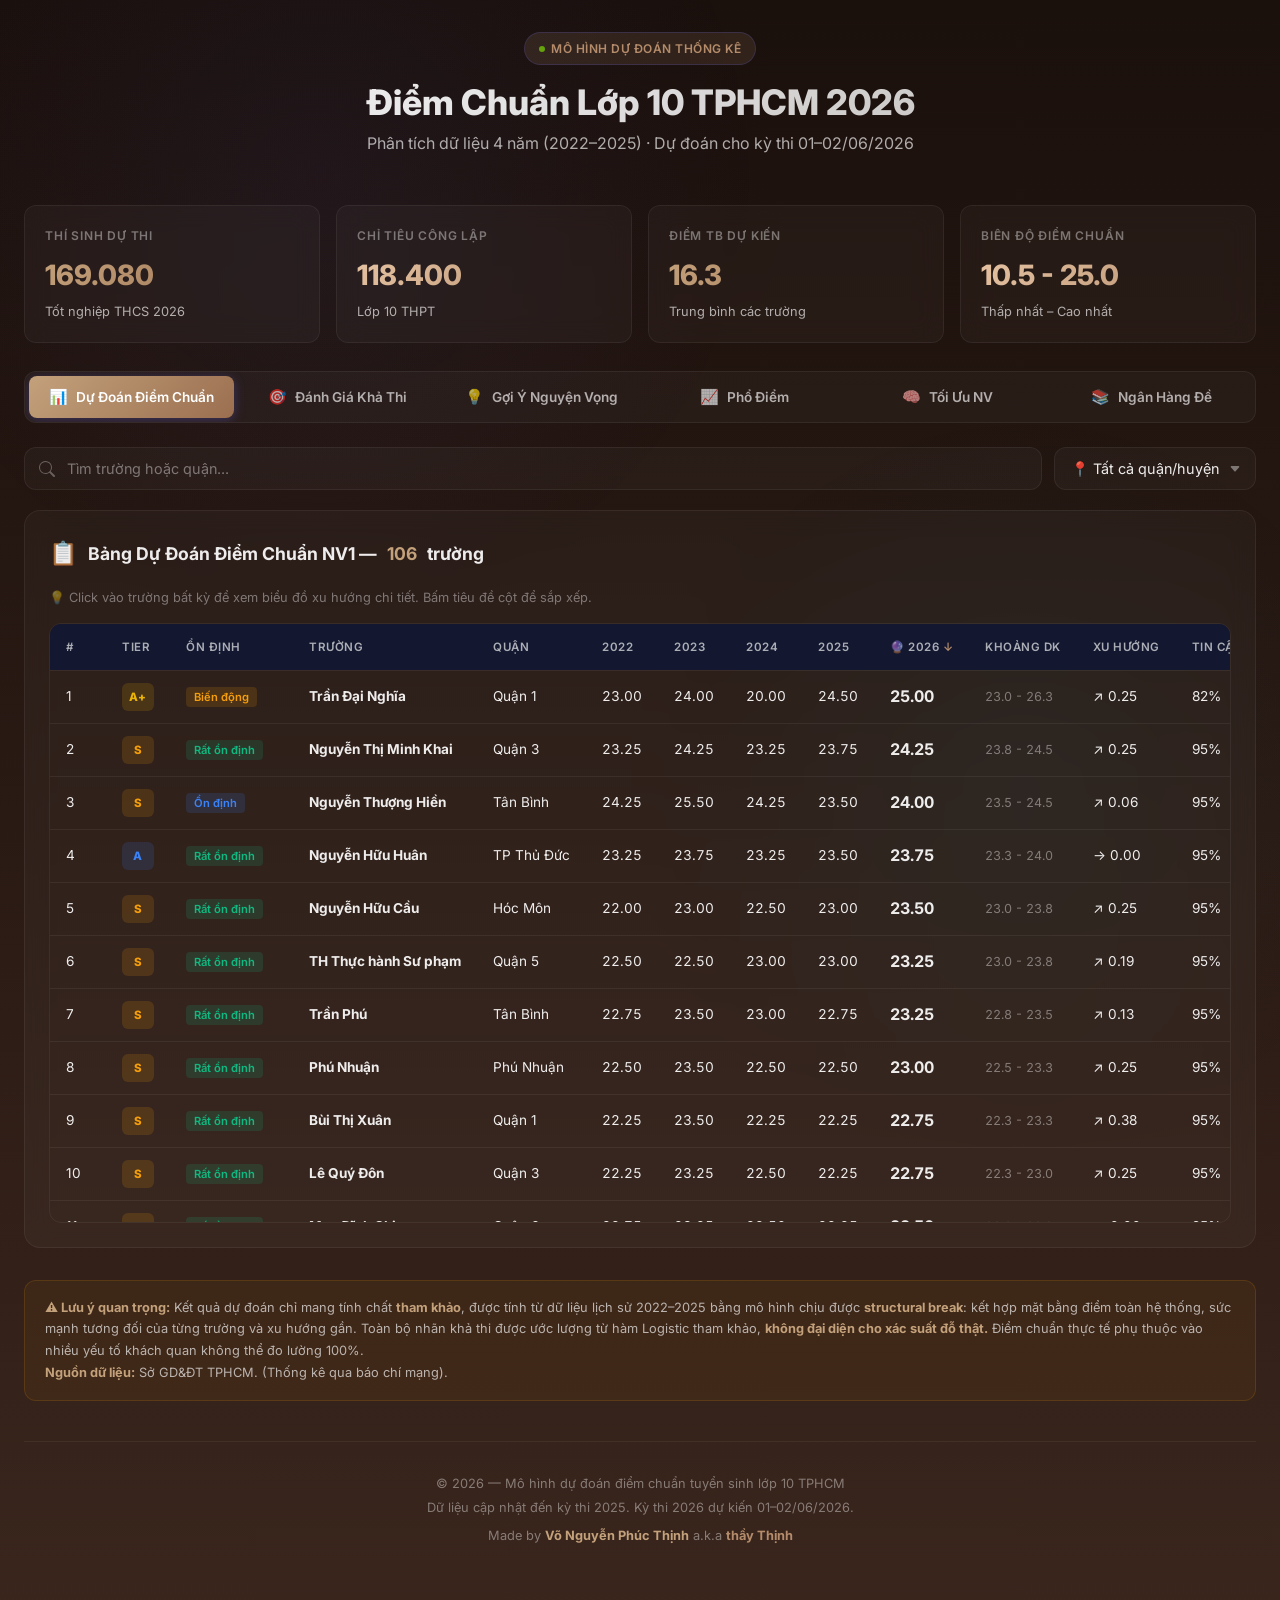
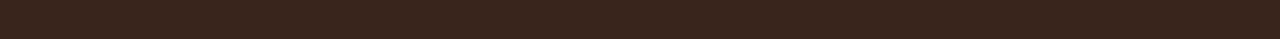
==== commit 9b2f5947: "fix: add download button + Google Docs preview for GitHub Release PDFs" ====
--- a/index.html
+++ b/index.html
@@ -488,7 +488,12 @@
                             <h3 id="viewerTitle">Đang Tải Đề...</h3>
                             <p id="viewerSubtitle" style="font-size:0.8rem;color:var(--text-secondary)"></p>
                         </div>
-                        <button class="btn-close-viewer" onclick="App.closeExamViewer()">✕ Đóng</button>
+                        <div class="exam-viewer-actions">
+                            <a id="viewerDownloadBtn" class="btn-download-pdf" href="#" target="_blank" rel="noopener noreferrer" style="background:linear-gradient(135deg,#6366f1,#4f46e5);color:#fff;display:none">
+                                ⬇️ Tải về máy
+                            </a>
+                            <button class="btn-close-viewer" onclick="App.closeExamViewer()">✕ Đóng</button>
+                        </div>
                     </div>
                     <div class="exam-viewer-body">
                         <div class="exam-viewer-pdf">
